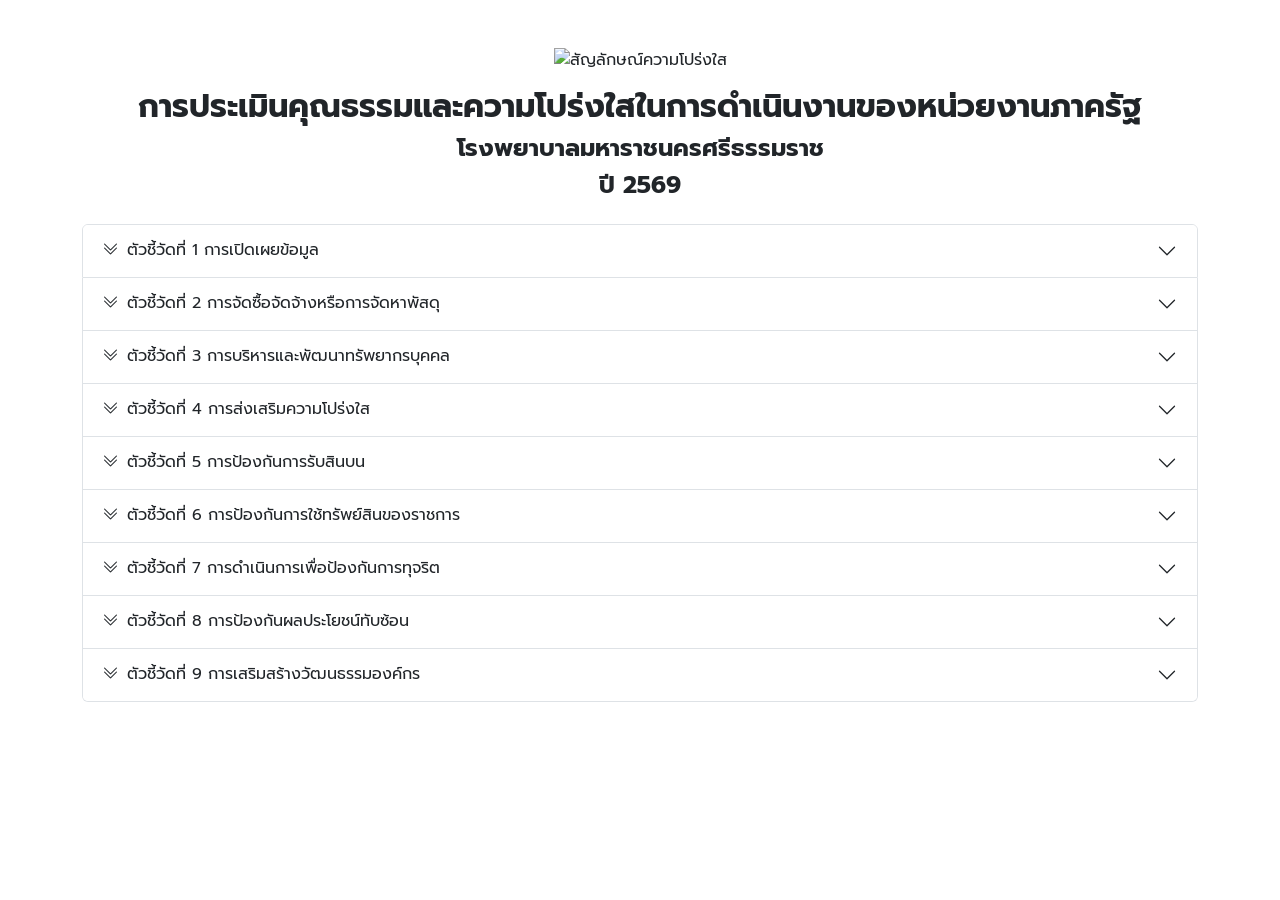
==== index.html @ 7ab8e73d "Update index.html" ====
<!DOCTYPE html>
<html lang="th">
<head>
  <meta charset="UTF-8">
  <meta name="viewport" content="width=device-width, initial-scale=1">
  <title>ITA MNST</title>
  <link href="https://cdn.jsdelivr.net/npm/bootstrap@5.3.2/dist/css/bootstrap.min.css" rel="stylesheet">
  <link href="https://cdn.jsdelivr.net/npm/bootstrap-icons/font/bootstrap-icons.css" rel="stylesheet">
  <link href="https://fonts.googleapis.com/css2?family=Prompt:wght@300;400;600;700&display=swap" rel="stylesheet">
  <style>
    body { font-family: "Prompt", sans-serif; }
    .hero-icon { width: 160px; height: auto; }
    .file-column { width: 70px; text-align: center; }
    .number-column { width: 70px; }
  </style>
</head>
<body>
  <main class="container py-5">
    <header class="text-center mb-4">
      <img class="hero-icon mb-3" src="https://cdn-icons-png.flaticon.com/512/4151/4151573.png" alt="สัญลักษณ์ความโปร่งใส">
      <h1 class="h2 fw-bold">การประเมินคุณธรรมและความโปร่งใสในการดำเนินงานของหน่วยงานภาครัฐ</h1>
      <p class="h4 fw-bold">โรงพยาบาลมหาราชนครศรีธรรมราช</p>
      <p class="h4 fw-bold">ปี 2569</p>
    </header>

    <div class="accordion" id="indicatorAccordion"></div>
  </main>

  <script>
    // แก้ข้อความและลิงก์ทั้งหมดได้จากตัวแปรนี้เพียงจุดเดียว
    // รูปแบบแต่ละแถว: [เลขข้อ, รายละเอียด, ลิงก์ไฟล์, แถบสีเขียว (ไม่ใส่ก็ได้)]
    const indicators = [
  {
    "id": "indicator-1",
    "title": "ตัวชี้วัดที่ 1 การเปิดเผยข้อมูล",
    "moits": [
      {
        "id": "MOIT1",
        "heading": "MOIT 1 หน่วยงานมีการวางระบบโดยการกำหนดมาตรการการเผยแพร่ข้อมูลต่อสาธารณะ ผ่านเว็บไซต์ของหน่วยงาน",
        "rows": [
          ["1.","คำสั่ง / ประกาศ ที่ระบุกรอบแนวทาง (ของปีงบประมาณ พ.ศ. 2569)",""],
          ["","1.1 มีบันทึกข้อความ ที่ผู้บริหารลงนามในคำสั่ง / ประกาศ และมีการขออนุญาตนำไปเผยแพร่บนเว็บไซต์ของหน่วยงาน","https://drive.google.com/file/d/1kh3gG-bB89zmkRPJHRTH3ZtwAXqhgpgD/view?usp=drive_link"],
          ["","1.2 มีคำสั่ง / ประกาศ โดยผู้บริหารสูงสุดของหน่วยงาน","https://drive.google.com/file/d/1AlJEuL95HiixlbQZNooJH8pocT8YTueB/view?usp=drive_link"],
          ["","1.3 มีกรอบแนวทางการเผยแพร่ข้อมูลต่อสาธารณะผ่านเว็บไซต์ของหน่วยงาน","https://drive.google.com/file/d/1BXVr0eHFbrb778gZdemNgPdRvvGogILP/view?usp=drive_link"],
          ["","1.4 มีแบบฟอร์มการเผยแพร่ข้อมูลต่อสาธารณะผ่านเว็บไซต์ของหน่วยงาน","https://drive.google.com/file/d/1oy3ISpgDdDVlttw3Zc0Jt6ySmufkecR2/view?usp=drive_link"],
          ["2.","รายงานผลการกำกับติดตามการเผยแพร่ข้อมูลต่อสาธารณะผ่านเว็บไซต์ของหน่วยงานในปีที่ผ่านมา (ของปีงบประมาณ พ.ศ. 2568)",""],
          ["","2.1 มีบันทึกข้อความ ที่ผู้บริหารลงนามรับทราบรายงานฯ และมีการขออนุญาต นำไปเผยแพร่บนเว็บไซต์ของหน่วยงานในปีที่ผ่านมา","https://drive.google.com/file/d/1z_Z489b3DnpVcaHdlx9MNartfjG59Jhc/view?usp=drive_link"],
          ["","2.2 มีรายงานผลการกำกับติดตามการเผยแพร่ข้อมูลต่อสาธารณะผ่านเว็บไซต์ ของหน่วยงานในปีที่ผ่านมา","https://drive.google.com/file/d/1TyoOkPqddGNidi37AJUXVWGhRo-Uodkz/view?usp=drive_link"],
          ["","2.3 มีแบบฟอร์มการเผยแพร่ข้อมูลต่อสาธารณะผ่านเว็บไซต์ของหน่วยงานในปีที่ผ่านมา","https://drive.google.com/file/d/18oXH8P0sEVqI9vMoec-4fGb4oVpVfhEj/view?usp=drive_link"]
        ]
      },
      {
        "id": "MOIT2",
        "heading": "MOIT 2 หน่วยงานมีการเปิดเผยข้อมูลข่าวสารที่เป็นปัจจุบัน",
        "rows": [
          ["1","ข้อมูลพื้นฐานที่เป็นปัจจุบัน ประกอบด้วย",""],
          ["","1.1 ข้อมูลผู้บริหาร แสดงรายนามของผู้บริหารของหน่วยงาน ประกอบด้วย (1) รูปถ่าย (2) ชื่อ-นามสกุล (3) ตำแหน่ง และ (4) หมายเลขโทรศัพท์ (ต้องมีครบทั้ง 4 รายการ)","https://mnst.go.th/executive"],
          ["","1.2 นโยบายของผู้บริหาร","https://mnst.go.th/VisionPage"],
          ["","1.3 โครงสร้างหน่วยงาน","https://mnst.go.th/executive"],
          ["","1.4 หน้าที่และอำนาจของหน่วยงานตามกฎหมายจัดตั้ง หรือกฎหมายอื่นที่เกี่ยวข้อง","https://drive.google.com/file/d/1hL2nnGMLIH1H5i0w_9uT_AmZAQnyi2L6/view?usp=sharing"],
          ["","1.5 กฎหมายที่เกี่ยวข้องกับการดำเนินงาน หรือการปฏิบัติงานของหน่วยงาน","https://drive.google.com/file/d/1O6XJ4GUtZqsI0dllG81yoKBH_gc11YR3/view?usp=sharing"],
          ["","1.6 ข่าวประชาสัมพันธ์ ที่แสดงข้อมูลข่าวสารที่เกี่ยวกับการดำเนินงานตามหน้าที่และอำนาจ และภารกิจของหน่วยงาน และเป็นข้อมูลข่าวสารที่เกิดขึ้นในปีงบประมาณ พ.ศ. 2569","https://mnst.go.th/newsall?category=%E0%B8%82%E0%B9%88%E0%B8%B2%E0%B8%A7%E0%B8%9B%E0%B8%A3%E0%B8%B0%E0%B8%8A%E0%B8%B2%E0%B8%AA%E0%B8%B1%E0%B8%A1%E0%B8%9E%E0%B8%B1%E0%B8%99%E0%B8%98%E0%B9%8C"],
          ["","1.7 ข้อมูลการติดต่อหน่วยงาน ประกอบด้วย (1) ที่อยู่หน่วยงาน (2) หมายเลขโทรศัพท์ ของหน่วยงาน (3) หมายเลขโทรสารของหน่วยงาน (4) ที่อยู่ไปรษณีย์อิเล็กทรอนิกส์ ของหน่วยงาน และ (5) แผนที่ที่ตั้งหน่วยงาน (ต้องมีครบทั้ง 5 รายการ)","https://mnst.go.th/contact"],
          ["","1.8 ช่องทางการรับฟังความคิดเห็นที่บุคคลภายนอกสามารถแสดงความคิดเห็นต่อการดำเนินงานตามหน้าที่และอำนาจและตามภารกิจของหน่วยงาน","https://mnst.go.th/contact"],
          ["2.","วิสัยทัศน์ พันธกิจ ค่านิยม MOPH","https://drive.google.com/file/d/1sLuTYwlQ4kS4OEE06_nmoV6DPYNQqXbo/view?usp=sharing"],
          ["3.","พระราชบัญญัติมาตรฐานทางจริยธรรม พ.ศ. 2562","https://drive.google.com/file/d/1tleZt_IjRMFt28hbiw_nzojpuPExb-ox/view?usp=sharing"],
          ["4.","ประมวลจริยธรรมข้าราชการพลเรือน พ.ศ. 2564","https://drive.google.com/file/d/1UfS32jBVH7bmSFhVYGmRbkpP3K5RLwHm/view?usp=sharing"],
          ["5.","ข้อกำหนดจริยธรรมเจ้าหน้าที่ของรัฐสำนักงานปลัดกระทรวงสาธารณสุข พ.ศ. 2564","https://drive.google.com/file/d/1BidgPFI6KMnHzPBMev-Cth8Bahykie6X/view?usp=sharing"],
          ["6.","ยุทธศาสตร์และแผนระดับชาติ จำนวน 3 ระดับ ประกอบด้วย",""],
          ["6.","ยุทธศาสตร์และแผนระดับชาติ จำนวน 3 ระดับ ประกอบด้วย",""],
          ["","6.1 แผนระดับที่ 1 ได้แก่ ยุทธศาสตร์ชาติ พ.ศ. 2561-2580","https://drive.google.com/file/d/17oexSUtL9M-sBOWNJF8tHOn2eZnTlwNZ/view?usp=drive_link"],
          ["","6.2 แผนระดับที่ 2 ได้แก่",""],
          ["","6.2.1 แผนแม่บทภายใต้ยุทธศาสตร์ชาติ (พ.ศ. 2566-2580) (ฉบับแก้ไขเพิ่มเติม)","https://drive.google.com/file/d/1oqRj7P9Hg0-pKs9Yx0mG2CSBbtbicsvm/view?usp=drive_link"],
          ["","6.2.2 แผนพัฒนาเศรษฐกิจและสังคมแห่งชาติ ฉบับที่ 13 (พ.ศ. 2566-2570)","https://drive.google.com/file/d/1iN2mmQMSw8l5i_1BMOq8R4Q4wYt9m5iU/view?usp=drive_link"],
          ["","6.2.3 นโยบายและแผนระดับชาติว่าด้วยความมั่นคงแห่งชาติ (พ.ศ. 2566-2570)","https://drive.google.com/file/d/1SyR4WKh8CtkeFWnJeFnAAZD0ESFB8Gdy/view?usp=drive_link"],
          ["","6.3 แผนระดับที่ 3 ที่เกี่ยวข้องกับการต่อต้านการทุจริตและประพฤติมิชอบ และการส่งเสริมคุณธรรม จริยธรรม ได้แก่",""],
          ["","6.3.1 แผนปฏิบัติการด้านการต่อต้านการทุจริตและประพฤติมิชอบ ระยะที่ 2 (พ.ศ. 2566-2570)","https://drive.google.com/file/d/1_Oziua5cqUVOqoRffhC0mS02Q8bybR1L/view?usp=drive_link"],
          ["","6.3.2 แผนปฏิบัติการด้านการส่งเสริมคุณธรรมแห่งชาติ ระยะที่ 2 (พ.ศ. 2566-2570)","https://drive.google.com/file/d/13AYyyTRznsxTySlYHu-7GgXOqtSOlanV/view?usp=drive_link"],
          ["","6.3.3 ยุทธศาสตร์ด้านมาตรฐานทางจริยธรรมและการส่งเสริมจริยธรรมภาครัฐ (พ.ศ. 2565-2570)","https://drive.google.com/file/d/1Doj8EUMCn5TlHV_iWz38aXjZukOaVtzJ/view?usp=drive_link"],
          ["7.","แผนปฏิบัติการด้านการป้องกันปราบปรามการทุจริตและประพฤติมิชอบ และการส่งเสริมคุณธรรม จริยธรรม ของกระทรวงสาธารณสุข ประกอบด้วย",""],
          ["","7.1 แผนปฏิบัติราชการด้านการป้องกัน ปราบปรามการทุจริตและประพฤติมิชอบ กระทรวงสาธารณสุข ระยะที่ 2 (พ.ศ. 2566-2570)","https://drive.google.com/file/d/10W9Ys-2mjdVO2LnEZQYQ1gQk5ixDBbPD/view?usp=drive_link"],
          ["","7.2 แผนปฏิบัติราชการด้านการส่งเสริมคุณธรรม จริยธรรม กระทรวงสาธารณสุข ระยะที่ 2 (พ.ศ. 2566-2570)","https://drive.google.com/file/d/1ICOyIp7ILpK-oQzp3WEW7AAblr378C32/view?usp=drive_link"],
          ["8","นโยบายและยุทธศาสตร์ของหน่วยงาน","https://drive.google.com/file/d/1PvkEXnFdLn2-CoMeY5Sr9DnTVamRePj9/view?usp=drive_link"],
          ["9","แผนปฏิบัติการของหน่วยงาน (แผนปฏิบัติการประจำปีของหน่วยงานทุกแผน)","https://drive.google.com/file/d/1fZI2PrdPBJutBh31cK4lTCs3u57zJ3FY/view?usp=sharing"],
          ["10","รายงานผลการดำเนินงานตามแผนปฏิบัติการประจำปีของหน่วยงาน (เป็นไปตามข้อ 9.)","#"],
          ["11","แผนการใช้จ่ายงบประมาณประจำปีของหน่วยงาน และผลการใช้จ่ายงบประมาณประจำปีของหน่วยงาน ตามแผนการใช้จ่ายงบประมาณประจำปีของหน่วยงาน","https://drive.google.com/file/d/1l5W0NF-ktPNRTpuWhsWaWeazQ9S-_ycC/view?usp=drive_link"],
          ["12","คู่มือการปฏิบัติงานการร้องเรียนการปฏิบัติงานหรือให้บริการของเจ้าหน้าที่","https://drive.google.com/file/d/1h39oJYwH3E5crep58FQucvDf0mENDAZA/view?usp=sharing"],
          ["13","คู่มือการปฏิบัติงานการร้องเรียนการทุจริตและประพฤติมิชอบ","https://drive.google.com/file/d/1ugEy3mlegyhdN_WWGdBPQoDAdhCSaH9z/view?usp=sharing"],
          ["14","คู่มือการปฏิบัติงานตามภารกิจหลักและภารกิจสนับสนุนของหน่วยงาน","https://drive.google.com/file/d/1XaadIz8GT60BIKf1VFkVWOwCq_HK2PrH/view?usp=sharing"],
          ["15","คู่มือขั้นตอนการให้บริการ (ภารกิจให้บริการประชาชนตามพระราชบัญญัติ การอำนวยความสะดวกในการพิจารณาอนุญาตของทางราชการ พ.ศ. 2558)(เฉพาะสำนักงานสาธารณสุขจังหวัด และสำนักงานสาธารณสุขอำเภอ)","#"],
          ["16","รายงานผลการดำเนินการเกี่ยวกับเรื่องร้องเรียนการปฏิบัติงานหรือการให้บริการ ในปีที่ผ่านมา (ของปีงบประมาณ พ.ศ. 2568) รอบ 12 เดือน ประจำปีงบประมาณ พ.ศ. 2568","https://drive.google.com/file/d/1ARAzFs1iuxjbYZZqf8kaJUjxXNfyK71D/view?usp=sharing"],
          ["17","รายงานผลการดำเนินการเกี่ยวกับเรื่องร้องเรียนการทุจริตและประพฤติมิชอบ ในปีที่ผ่านมา (ของปีงบประมาณ พ.ศ. 2568) รอบ 12 เดือน ประจำปีงบประมาณ พ.ศ. 2568","https://drive.google.com/file/d/1cSErc4UiXWSoE6RYS-quXou-SGIeE8V0/view?usp=sharing"],
          ["18","ข้อมูลการจัดซื้อจัดจ้าง ประกอบด้วย 18.1 การวิเคราะห์ผลการจัดซื้อจัดจ้างและการจัดหาพัสดุของปีงบประมาณ พ.ศ. 2568 18.2 แผนการจัดซื้อจัดจ้างและการจัดหาพัสดุ ประจำปีงบประมาณ พ.ศ. 2569 18.3 ผลการดำเนินการตามแผนการจัดซื้อจัดจ้างและการจัดหาพัสดุ ประจำปีงบประมาณ พ.ศ. 2569 ตามรอบระยะเวลาที่กำหนดในกรอบแนวทางของหน่วยงาน 18.4 ประกาศสำนักงานปลัดกระทรวงสาธารณสุขว่าด้วยแนวทางปฏิบัติงานเพื่อตรวจสอบบุคลากรในหน่วยงานด้านการจัดซื้อจัดจ้าง พ.ศ. 2560 และแบบแสดงความบริสุทธิ์ใจในการจัดซื้อจัดจ้างของหน่วยงานในการเปิดเผยข้อมูล ความขัดแย้งทางผลประโยชน์ของหัวหน้าเจ้าหน้าที่","https://drive.google.com/file/d/1gKHQLAn3aTVkcS58BNejfXjMeb55PtVk/view?usp=sharing"]
        ]
      }
    ]
  },
  {
    "id": "indicator-2",
    "title": "ตัวชี้วัดที่ 2 การจัดซื้อจัดจ้างหรือการจัดหาพัสดุ",
    "moits": [
      {
        "id": "MOIT3",
        "heading": "MOIT 3 หน่วยงานมีรายงานการวิเคราะห์ผลการจัดซื้อจัดจ้างและการจัดหาพัสดุประจำปีงบประมาณ พ.ศ. 2568",
        "rows": [
          ["1","มีบันทึกข้อความ ที่ผู้บริหารลงนามรับทราบรายงานการวิเคราะห์ผลการจัดซื้อจัดจ้างและการจัดหาพัสดุ ประจำปีงบประมาณ พ.ศ. 2568 และมีการขออนุญาตนำไปเผยแพร่บนเว็บไซต์ของหน่วยงาน","https://drive.google.com/file/d/1JZHXASW2oHsCTsvSEf9mlcvSaDGSrLke/view?usp=sharing"],
          ["2","มีรายงานการวิเคราะห์ผลการจัดซื้อจัดจ้างและการจัดหาพัสดุ ประจำปีงบประมาณ พ.ศ. 2568 ที่มีลักษณะเป็นรูปเล่มรายงาน โดยต้องนำเสนอข้อมูลการวิเคราะห์ อย่างเป็นระบบ ตามข้อมูลประกอบข้อคำถามข้อ 2. ครบทั้ง 4 องค์ประกอบ คือ 2.1 การวิเคราะห์ความเสี่ยง 2.2 การวิเคราะห์ปัญหาอุปสรรค / ข้อจำกัด 2.3 การวิเคราะห์ความสามารถในการประหยัดงบประมาณ 2.4 แนวทางแก้ไขและปรับปรุงกระบวนการจัดซื้อจัดจ้างและการจัดหาพัสดุ อันจะนำไปสู่การปรับปรุงการจัดซื้อจัดจ้างและการจัดหาพัสดุ ในปีงบประมาณ พ.ศ. 2569","https://drive.google.com/file/d/1gKHQLAn3aTVkcS58BNejfXjMeb55PtVk/view?usp=sharing"],
          ["3","มีแบบฟอร์มการเผยแพร่ข้อมูลต่อสาธารณะผ่านเว็บไซต์ของหน่วยงาน","https://drive.google.com/file/d/1PoCLLp81L4dIwzeIU7JpeOuOuzRExguS/view?usp=sharing"]
        ]
      },
      {
        "id": "MOIT4",
        "heading": "MOIT 4 หน่วยงานมีการวางระบบการจัดซื้อจัดจ้างหรือการจัดหาพัสดุ ประจำปีงบประมาณ พ.ศ. 2569",
        "rows": [
          ["1","ประกาศเผยแพร่แผนการจัดซื้อจัดจ้างและการจัดหาพัสดุ ประจำปีของหน่วยงาน ภายใน 30 วันทำการ ระบุวันที่ที่ได้รับการจัดสรรงบประมาณในช่องคำอธิบายชี้แจงประกอบหลักฐาน วันที่ที่ได้ ทำการประกาศเผยแพร่ให้ชัดเจน",""],
          ["","1.1 มีบันทึกข้อความ ที่ผู้บริหารลงนามรับทราบแผนการจัดซื้อจัดจ้างประจำปีของหน่วยงานและมีการขออนุญาตนำไปเผยแพร่บนเว็บไซต์ของหน่วยงาน","https://drive.google.com/file/d/1RPYc26C1upRo6tOsaT3ikT0zy68vSkHm/view?usp=sharing"],
          ["","1.2 มีหนังสือจัดสรรงบประมาณของหน่วยงาน ประจำปีงบประมาณ พ.ศ. 2569","https://drive.google.com/file/d/1vbK7vmeWBOpMrh3Ok4mpjAxNB_fHwlFs/view?usp=sharing"],
          ["","1.3 มีแผนการจัดซื้อจัดจ้างและการจัดหาพัสดุของหน่วยงาน ประจำปีงบประมาณ พ.ศ. 2569 (งบดำเนินงานและงบลงทุน)","https://drive.google.com/file/d/1GrjAMKRxsinxwtuTzT0MajV1lSp9jt4u/view?usp=sharing"],
          ["","1.4 มีคำสั่งมอบหมายการปิดประกาศ หรือปลดประกาศ","https://drive.google.com/file/d/1J5IGApRhfXowneazzdsPBykg7xpvhFVE/view?usp=sharing"],
          ["","1.5 มีแบบฟอร์มการเผยแพร่ข้อมูลต่อสาธารณะผ่านเว็บไซต์ของหน่วยงาน","https://drive.google.com/file/d/13eF0OJmDdvg8F0F8uCDGJ4luBZZQ8JmR/view?usp=sharing"],
          ["2","การป้องกันผู้ที่มีหน้าที่ดำเนินการในการจัดซื้อจัดจ้างเป็นผู้มีส่วนได้ส่วนเสียกับผู้ยื่นข้อเสนอหรือคู่สัญญา",""],
          ["","2.1 มีบันทึกข้อความ แจ้งเวียนประกาศสำนักงานปลัดกระทรวงสาธารณสุข ว่าด้วยแนวทางปฏิบัติงานเพื่อตรวจสอบบุคลากรในหน่วยงานด้านการจัดซื้อจัดจ้าง พ.ศ. 2560 และมีการขออนุญาตนำไปเผยแพร่บนเว็บไซต์ของหน่วยงาน","https://drive.google.com/file/d/1X3S6-5IGdBFbSnA0te0ASqQ2VWBizPdB/view?usp=sharing"],
          ["","2.2 มีประกาศสำนักงานปลัดกระทรวงสาธารณสุขว่าด้วยแนวทางปฏิบัติงานเพื่อตรวจสอบบุคลากรในหน่วยงานด้านการจัดซื้อจัดจ้าง พ.ศ. 2560 ลงวันที่ 12 ตุลาคม พ.ศ. 2560 และแบบแสดงความบริสุทธิ์ใจในการจัดซื้อจัดจ้างของหน่วยงานในการเปิดเผยข้อมูล ความขัดแย้งทางผลประโยชน์ของหัวหน้าเจ้าหน้าที่ เจ้าหน้าที่ และผู้ตรวจรับพัสดุจำนวน 2 แบบ คือ วงเงินเล็กน้อยไม่เกิน 100,000 บาท และวงเงินเกิน 100,000 บาท","https://drive.google.com/file/d/1oXGHGXVCodBrbrQt4fOO1df5lG3tHOUq/view?usp=sharing"],
          ["","2.3 มีแบบฟอร์มการเผยแพร่ข้อมูลต่อสาธารณะผ่านเว็บไซต์ของหน่วยงาน","https://drive.google.com/file/d/1Pkoerm-8UHCAwcbICxb5gjIRPhLLN-lZ/view?usp=sharing"],
          ["3","รายงานผลของแผนการจัดซื้อจัดจ้างและการจัดหาพัสดุประจำปีของหน่วยงาน ตามรอบระยะเวลา ที่กำหนด",""],
          ["","3.1 มีบันทึกข้อความ ที่ผู้บริหารรับทราบรายงานผลของแผนการจัดซื้อจัดจ้างประจำปี ของหน่วยงาน และมีการขออนุญาตนำไปเผยแพร่บนเว็บไซต์ของหน่วยงาน","https://drive.google.com/file/d/17k8dJMUA6lLfPj9vDQ40yQ33drSYNMHS/view?usp=sharing"],
          ["","3.2 มีรายงานผลการดำเนินการตามแผนการจัดซื้อจัดจ้างและการจัดหาพัสดุประจำปีงบประมาณ พ.ศ. 2569 ตามข้อกำหนด","https://drive.google.com/file/d/15h-0DYwPIiHCwp-dEn3nOWJe2N2b7jW-/view?usp=sharing"],
          ["","3.3 มีแบบฟอร์มการเผยแพร่ข้อมูลต่อสาธารณะผ่านเว็บไซต์ของหน่วยงาน","https://drive.google.com/file/d/1wyFvRp-FEZTSkYgrRQeFcag9Bxx-ldsm/view?usp=sharing"]
        ]
      },
      {
        "id": "MOIT5",
        "heading": "MOIT 5 หน่วยงานมีการสรุปผลการจัดซื้อจัดจ้างและการจัดหาพัสดุรายเดือน ประจำปีงบประมาณ พ.ศ. 2569",
        "rows": [
          ["","รอบ 6 เดือน","",true],
          ["1","มีบันทึกข้อความ ที่ผู้บริหารลงนามรับทราบรายงานการวิเคราะห์ผลการจัดซื้อจัดจ้างและการจัดหาพัสดุ ประจำปีงบประมาณ พ.ศ. 2568 และมีการขออนุญาตนำไปเผยแพร่บนเว็บไซต์ของหน่วยงาน","https://drive.google.com/file/d/1ayPjeQuZ3cK3yfaZgjLekD8JH47vSyTZ/view?usp=sharing"],
          ["2","มีแบบสรุปผลการดำเนินการจัดซื้อจัดจ้างในรอบเดือน (แบบ สขร. 1) รอบ 6 เดือน","https://drive.google.com/file/d/1s66bjH72jS_dpWnzrg6sLv4IdBtzoeDx/view?usp=sharing"],
          ["","- แบบ สขร. 1 เดือนตุลาคม",""],
          ["","- แบบ สขร. 1 เดือนพฤศจิกายน",""],
          ["","- แบบ สขร. 1 เดือนธันวาคม",""],
          ["","- แบบ สขร. 1 เดือนมกราคม",""],
          ["","- แบบ สขร. 1 เดือนกุมภาพันธ์",""],
          ["","- แบบ สขร. 1 เดือนมีนาคม",""],
          ["3","มีแบบฟอร์มการเผยแพร่ข้อมูลต่อสาธารณะผ่านเว็บไซต์ของหน่วยงาน","https://drive.google.com/file/d/1IrUMTvS_DmPSIRbe0UX-jrHH-cNxu6qS/view?usp=sharing"],
          ["","รอบ 12 เดือน","",true],
          ["1","มีบันทึกข้อความ ที่ผู้บริหารลงนามรับทราบรายงานการวิเคราะห์ผลการจัดซื้อจัดจ้างและการจัดหาพัสดุ ประจำปีงบประมาณ พ.ศ. 2568 และมีการขออนุญาตนำไปเผยแพร่บนเว็บไซต์ของหน่วยงาน","#"],
          ["2","มีแบบสรุปผลการดำเนินการจัดซื้อจัดจ้างในรอบเดือน (แบบ สขร. 1) รอบ 12 เดือน",""],
          ["","- แบบ สขร. 1 เดือนเมษายน","#"],
          ["","- แบบ สขร. 1 เดือนพฤษภาคม","#"],
          ["","- แบบ สขร. 1 เดือนมิถุนายน","#"],
          ["","- แบบ สขร. 1 เดือนกรกฎาคม","#"],
          ["","- แบบ สขร. 1 เดือนสิงหาคม","#"],
          ["3","มีแบบฟอร์มการเผยแพร่ข้อมูลต่อสาธารณะผ่านเว็บไซต์ของหน่วยงาน","#"]
        ]
      }
    ]
  },
  {
    "id": "indicator-3",
    "title": "ตัวชี้วัดที่ 3 การบริหารและพัฒนาทรัพยากรบุคคล",
    "moits": [
      {
        "id": "MOIT6",
        "heading": "MOIT 6 ผู้บริหารแสดงนโยบายการบริหารและพัฒนาทรัพยากรบุคคล",
        "rows": [
          ["1","นโยบายการบริหารทรัพยากรบุคคล",""],
          ["","1.1 มีบันทึกข้อความ ที่ผู้บริหารลงนามนโยบายการบริหารทรัพยากรบุคคล ของผู้บริหารสูงสุดของหน่วยงาน ที่ใช้บังคับในปีงบประมาณ พ.ศ. 2569 และมีการขออนุญาตนำไปเผยแพร่บนเว็บไซต์ของหน่วยงาน","https://drive.google.com/file/d/1z_QZShpUjITNCzEljSODk1YRiFIO9bT2/view?usp=sharing\""],
          ["","1.2 มีนโยบายการบริหารทรัพยากรบุคคลของผู้บริหารสูงสุดของหน่วยงาน (แนบตามข้อ 1.1) โดยเนื้อหาต้องแสดงถึงความมุ่งมั่นในการบริหารทรัพยากรบุคคล ที่ก่อให้เกิดการบริหารทรัพยากรบุคคลที่มีความโปร่งใสและมีคุณธรรมตามหลักการสำคัญ 5 ประการ ข้างต้น และร่วมขับเคลื่อนจริยธรรมตามพระราชบัญญัติมาตรฐาน ทางจริยธรรม พ.ศ. 2562 ประมวลจริยธรรมข้าราชการพลเรือน และข้อกำหนดจริยธรรมเจ้าหน้าที่ของรัฐสำนักงานปลัดกระทรวงสาธารณสุข พ.ศ. 2564","https://drive.google.com/file/d/1Fko3CJ4n6SI-zhU2v2x1rp7jtOKHrM1g/view?usp=sharing"],
          ["","1.3 มีแบบฟอร์มการเผยแพร่ข้อมูลต่อสาธารณะผ่านเว็บไซต์ของหน่วยงาน","https://drive.google.com/file/d/16TP1oSdocAhoYpzUI-nfJMYEIILB_BMo/view?usp=sharing"],
          ["2","แผนการบริหารทรัพยากรบุคคลของหน่วยงาน",""],
          ["","2.1 บันทึกข้อความ ที่ผู้บริหารลงนามในแผนการบริหารทรัพยากรบุคคล ของหน่วยงาน ประจำปีงบประมาณ พ.ศ. 2569 และมีการขออนุญาตนำไปเผยแพร่ บนเว็บไซต์ของหน่วยงาน","https://drive.google.com/file/d/1v0tnA9mYI6MFXlRu05CKFk2uktnfjOUs/view?usp=sharing"],
          ["","2.2 มีแผนการบริหารทรัพยากรบุคคลของหน่วยงาน ประจำปีงบประมาณ พ.ศ. 2569 (แนบตามข้อ 2.1)","https://drive.google.com/file/d/1RUUXUssFqWP4iynfulM5cp-17kdwbkEo/view?usp=sharing"],
          ["","2.3 มีแบบฟอร์มการเผยแพร่ข้อมูลต่อสาธารณะผ่านเว็บไซต์ของหน่วยงาน","https://drive.google.com/file/d/1iKD4LO7AP-f9HDMxt519RaNrcI5ZouSl/view?usp=sharing"]
        ]
      },
      {
        "id": "MOIT7",
        "heading": "MOIT 7 หน่วยงานมีการรายงานการประเมินผลการปฏิบัติราชการของบุคลากรในหน่วยงานและเปิดเผยผลการปฏิบัติราชการ ระดับดีเด่น และระดับดีมาก ในที่เปิดเผยให้ทราบของปีงบประมาณ พ.ศ. 2568 และปีงบประมาณ พ.ศ. 2569",
        "rows": [
          ["","รอบ 6 เดือน","",true],
          ["1","มีบันทึกข้อความ ที่ผู้บริหารลงนามในประกาศผลการปฏิบัติราชการประจำปี ของบุคลากรในหน่วยงาน ระดับดีเด่น และดีมาก (ข้าราชการ ลูกจ้างประจำ พนักงานราชการ ลูกจ้างชั่วคราว และพนักงานกระทรวงสาธารณสุข) มีการขออนุญาตนำขึ้นเผยแพร่บนเว็บไซต์ของหน่วยงาน","https://drive.google.com/file/d/1ASy0ggQqUby7XA6EOn63A8qajNB7cjiC/view?usp=sharing"],
          ["2","มีประกาศรายงานการประเมินผลการปฏิบัติราชการประจำปีของบุคลากรในหน่วยงาน ระดับดีเด่น และดีมาก (ข้าราชการ ลูกจ้างประจำ พนักงานราชการ ลูกจ้างชั่วคราว และพนักงานกระทรวงสาธารณสุข)","https://drive.google.com/file/d/1AGJdA0OnH4Um6PRqHTSV6_gigxpMOQZw/view?usp=sharing"],
          ["3","มีหลักฐานประกาศรายงานการประเมินผลการปฏิบัติราชการประจำปีของบุคลากร ในหน่วยงานระดับดีเด่น และดีมาก (ข้าราชการ ลูกจ้างประจำ พนักงานราชการ ลูกจ้างชั่วคราว และพนักงานกระทรวงสาธารณสุข) - รอบสอง ของปีงบประมาณ พ.ศ. 2568 (1 เมษายน 2568-30 กันยายน 2568)","https://drive.google.com/file/d/1sb8tRa1JL9KBG31TpC2fbkg1_DyI62Rj/view?usp=sharing"],
          ["4","แบบฟอร์มการเผยแพร่ข้อมูลต่อสาธารณะผ่านเว็บไซต์ของหน่วยงาน","https://drive.google.com/file/d/1oleoUdZ1d8y4fYWLEF-_3NETDt7nLXyv/view?usp=sharing"],
          ["","รอบ 12 เดือน","",true],
          ["1","มีบันทึกข้อความ ที่ผู้บริหารลงนามในประกาศผลการปฏิบัติราชการประจำปี ของบุคลากรในหน่วยงาน ระดับดีเด่น และดีมาก (ข้าราชการ ลูกจ้างประจำ พนักงานราชการ ลูกจ้างชั่วคราว และพนักงานกระทรวงสาธารณสุข) มีการขออนุญาตนำขึ้นเผยแพร่บนเว็บไซต์ของหน่วยงาน","#"],
          ["2","มีประกาศรายงานการประเมินผลการปฏิบัติราชการประจำปีของบุคลากรในหน่วยงาน ระดับดีเด่น และดีมาก (ข้าราชการ ลูกจ้างประจำ พนักงานราชการ ลูกจ้างชั่วคราว และพนักงานกระทรวงสาธารณสุข)","#"],
          ["3","มีหลักฐานประกาศรายงานการประเมินผลการปฏิบัติราชการประจำปีของบุคลากร ในหน่วยงานระดับดีเด่น และดีมาก (ข้าราชการ ลูกจ้างประจำ พนักงานราชการ ลูกจ้างชั่วคราว และพนักงานกระทรวงสาธารณสุข) - รอบแรก ของปีงบประมาณ พ.ศ. 2569 (1 ตุลาคม 2568-31 มีนาคม 2569)","#"],
          ["4","แบบฟอร์มการเผยแพร่ข้อมูลต่อสาธารณะผ่านเว็บไซต์ของหน่วยงาน","#"]
        ]
      },
      {
        "id": "MOIT8",
        "heading": "MOIT 8 หน่วยงานมีการอบรมให้ความรู้แก่เจ้าหน้าที่ภายในหน่วยงานเกี่ยวกับการเสริมสร้างและพัฒนาทางด้านจริยธรรมและการรักษาวินัย รวมทั้งการป้องกันมิให้กระทำผิดวินัย ปีงบประมาณ พ.ศ. 2569",
        "rows": [
          ["1","มีหลักฐานการอบรมให้ความรู้แก่เจ้าหน้าที่ภายในหน่วยงานเกี่ยวกับการเสริมสร้าง และพัฒนาทางด้านจริยธรรมและการมีวินัยรวมทั้งการป้องกันมิให้กระทำผิดวินัย ในรูปแบบการอบรม ณ สถานที่จัดการอบรม (On-site) หรือรูปแบบการอบรม ผ่านสื่ออิเล็กทรอนิกส์ (Online) แล้วแต่กรณี และมีการขออนุญาตนำไปเผยแพร่ บนเว็บไซต์ของหน่วยงาน ประกอบด้วย 1.1 บันทึกข้อความขออนุมัติจัดโครงการอบรม 1.2 โครงการอบรม","#"],
          ["2","มีบันทึกข้อความ ที่ผู้บริหารรับทราบรายงานผลการอบรมให้ความรู้แก่เจ้าหน้าที่ ภายในหน่วยงานเกี่ยวกับการเสริมสร้างและพัฒนาทางด้านจริยธรรมและการมีวินัยรวมทั้งการป้องกันมิให้กระทำผิดวินัย และมีการขออนุญาตนำไปเผยแพร่บนเว็บไซต์ ของหน่วยงาน","#"],
          ["3","มีรายงานผลการอบรมให้ความรู้แก่เจ้าหน้าที่ภายในหน่วยงานเกี่ยวกับการเสริมสร้าง และพัฒนาทางด้านจริยธรรมและการมีวินัย รวมทั้งการป้องกันมิให้กระทำผิดวินัย","#"],
          ["4","มีภาพกิจกรรมที่ระบุวัน เวลา และสถานที่จัดกิจกรรม ในรูปแบบการอบรม ณ สถานที่จัดการอบรม (On-site) หรือรูปแบบการอบรมผ่านสื่ออิเล็กทรอนิกส์ (Online) แล้วแต่กรณี","https://drive.google.com/file/d/1m4aZ5_JTj8OnxgjsgzttnuGzm1catLDu/view?usp=sharing"],
          ["5","มีแบบฟอร์มการเผยแพร่ข้อมูลต่อสาธารณะผ่านเว็บไซต์ของหน่วยงาน","https://drive.google.com/file/d/1lI80CliGAprqy_L1Ly2XIc1NSqiDp75A/view?usp=sharing"]
        ]
      }
    ]
  },
  {
    "id": "indicator-4",
    "title": "ตัวชี้วัดที่ 4 การส่งเสริมความโปร่งใส",
    "moits": [
      {
        "id": "MOIT9",
        "heading": "MOIT 9",
        "rows": [
          ["1","มีคู่มือปฏิบัติการ จำนวน 2 คู่ คือ 1.1 คู่มือปฏิบัติการการดำเนินงานเรื่องร้องเรียนการปฏิบัติงานหรือการให้บริการของเจ้าหน้าที่ภายในหน่วยงาน ที่มีแบบฟอร์มการเผยแพร่ข้อมูลต่อสาธารณะผ่านเว็บไซต์ ของหน่วยงาน 1.2 คู่มือปฏิบัติการการรับเรื่องร้องเรียนการทุจริตและประพฤติมิชอบ ที่มีแบบฟอร์มการเผยแพร่ข้อมูลต่อสาธารณะผ่านเว็บไซต์ของหน่วยงาน","https://drive.google.com/file/d/1KMQdaScWA_BlUs9ds5zY3HM5Qa5Ycwmk/view?usp=drive_link"],
          ["2","มีหลักฐานที่แสดงถึงช่องทางการร้องเรียน ตามข้อ 1. และข้อ 2. อาทิ ผ่านระบบหมายเลขโทรศัพท์ ผ่านระบบอินเตอร์เน็ต ผ่านระบบไปรษณีย์ ผ่าน Application หรือช่องทางอื่น ๆ ที่หน่วยงานกำหนดตามความเหมาะสม","https://drive.google.com/file/d/1WsEAg59D3AmY18lvnAiaswMQTO6t76Ct/view?usp=drive_link"],
          ["3","มีแบบฟอร์มการเผยแพร่ข้อมูลต่อสาธารณะผ่านเว็บไซต์ของหน่วยงาน","https://drive.google.com/file/d/1kVf4I-d9p5apX9YWVSv_PWJ6DDydIyFZ/view?usp=drive_link"]
        ]
      },
      {
        "id": "MOIT10",
        "heading": "MOIT 10 หน่วยงานมีสรุปผลการดำเนินงานเรื่องร้องเรียนการปฏิบัติงานหรือการให้บริการของเจ้าหน้าที่ภายในหน่วยงาน และเรื่องร้องเรียนการทุจริตและประพฤติมิชอบ",
        "rows": [
          ["","รอบ 6 เดือน","",true],
          ["1","มีบันทึกข้อความ ที่ผู้บริหารลงนามรับทราบรายงานสรุปผลการดำเนินงานเรื่องร้องเรียน ตามข้อ (1) และข้อ (2) ที่มีการวิเคราะห์ปัญหา / อุปสรรคและแนวทางแก้ไข และมีการขออนุญาตนำไปเผยแพร่บนเว็บไซต์ของหน่วยงาน","https://drive.google.com/file/d/1ybbDJbEk--Rnc4UZeIQ2RszxYDLL2w15/view?usp=drive_link"],
          ["2","มีรายงานสรุปผลการดำเนินงานเรื่องร้องเรียนตามข้อ (1) และข้อ (2) รอบ 6 เดือน ที่มีการวิเคราะห์ปัญหา / อุปสรรคและแนวทางแก้ไข (แนบตามข้อ 1.)",""],
          ["","2.1 สรุปผลการดำเนินงานเรื่องร้องเรียนการปฏิบัติงานหรือการให้บริการของเจ้าหน้าที่ภายในหน่วยงาน","https://drive.google.com/file/d/1ARAzFs1iuxjbYZZqf8kaJUjxXNfyK71D/view?usp=drive_link"],
          ["","2.2 สรุปผลการดำเนินงานเรื่องร้องเรียนการทุจริตและประพฤติมิชอบ","https://drive.google.com/file/d/1cSErc4UiXWSoE6RYS-quXou-SGIeE8V0/view?usp=drive_link"],
          ["3","แบบฟอร์มการเผยแพร่ข้อมูลต่อสาธารณะผ่านเว็บไซต์ของหน่วยงาน","https://drive.google.com/file/d/1-3QwI02fN5qgny9EyW1I1yT0RF7qbURZ/view?usp=drive_link"],
          ["","รอบ 12 เดือน","",true],
          ["1","มีบันทึกข้อความ ที่ผู้บริหารลงนามรับทราบรายงานสรุปผลการดำเนินงานเรื่องร้องเรียน ตามข้อ (1) และข้อ (2) ที่มีการวิเคราะห์ปัญหา / อุปสรรคและแนวทางแก้ไข และมีการขออนุญาตนำไปเผยแพร่บนเว็บไซต์ของหน่วยงาน","#"],
          ["2","มีรายงานสรุปผลการดำเนินงานเรื่องร้องเรียนตามข้อ (1) และข้อ (2) รอบ 6 เดือน ที่มีการวิเคราะห์ปัญหา / อุปสรรคและแนวทางแก้ไข (แนบตามข้อ 1.)",""],
          ["","2.1 สรุปผลการดำเนินงานเรื่องร้องเรียนการปฏิบัติงานหรือการให้บริการของเจ้าหน้าที่ภายในหน่วยงาน","#"],
          ["","2.2 สรุปผลการดำเนินงานเรื่องร้องเรียนการทุจริตและประพฤติมิชอบ","#"],
          ["3","แบบฟอร์มการเผยแพร่ข้อมูลต่อสาธารณะผ่านเว็บไซต์ของหน่วยงาน","#"]
        ]
      },
      {
        "id": "MOIT11",
        "heading": "MOIT 11 หน่วยงานของท่านเปิดโอกาสให้ผู้มีส่วนได้ส่วนเสียมีโอกาสเข้ามามีส่วนร่วมในการดำเนินงานตามภารกิจของหน่วยงาน",
        "rows": [
          ["1","มีหลักฐานการจัดโครงการ / กิจกรรม ที่เปิดโอกาสให้ผู้มีส่วนได้ส่วนเสีย มีโอกาสเข้ามามีส่วนร่วมในการดำเนินงานตามภารกิจของหน่วยงาน ที่ดำเนินการ ตั้งแต่วันที่ 1 ตุลาคม 2568 ถึงวันที่ 31 สิงหาคม 2569",""],
          ["","1.1 บันทึกข้อความ ที่ผู้บริหารลงนามอนุมัติในโครงการ และมีการขออนุญาต นำไปเผยแพร่บนเว็บไซต์ของหน่วยงาน","#"],
          ["","1.2 โครงการ / กิจกรรม","#"],
          ["2","มีรายงานประชุมโครงการ / กิจกรรม ที่แสดงชื่อผู้ใช้บริการ หรือผู้มีส่วนได้ส่วนเสีย มาร่วมวางแผนและมีการแลกเปลี่ยนความคิดเห็น ตามภารกิจที่เลือก ที่ผู้บริหารรับทราบ (มีการแสดงชื่อของผู้เข้าร่วมการประชุม / สัมมนา อย่างชัดเจน)","#"],
          ["3","มีรายงานประชุมโครงการ / กิจกรรม ที่แสดงชื่อผู้ใช้บริการ หรือผู้มีส่วนได้ส่วนเสีย มาร่วมดำเนินการ ตามภารกิจที่เลือก (มีการแสดงชื่อของผู้เข้าร่วมการประชุม / สัมมนา อย่างชัดเจน)","#"],
          ["4","มีรายงานสรุปผลการดำเนินโครงการ / กิจกรรม ตามภารกิจที่เลือกี","#"],
          ["5","มีภาพกิจกรรม ที่ระบุวัน เวลา สถานที่จัดกิจกรรมที่ชัดเจน","#"],
          ["6","มีบันทึกข้อความรายงาน ที่ผู้บริหารลงนามรับทราบ สั่งการ และมีการขออนุญาต นำขึ้นเผยแพร่บนเว็บไซต์ของหน่วยงาน (สำหรับข้อ 2. ข้อ 3. และข้อ 4.)","#"],
          ["7","มีแบบฟอร์มการเผยแพร่ข้อมูลต่อสาธารณะผ่านเว็บไซต์ของหน่วยงาน","#"]
        ]
      }
    ]
  },
  {
    "id": "indicator-5",
    "title": "ตัวชี้วัดที่ 5 การป้องกันการรับสินบน",
    "moits": [
      {
        "id": "MOIT12",
        "heading": "MOIT 12",
        "rows": [
          ["","รอบ 6 เดือน","",true],
          ["1","1. มีประกาศเจตนารมณ์เป็นหน่วยงานที่เจ้าหน้าที่ของรัฐทุกคนไม่รับของขวัญ และของกำนัลทุกชนิดจากการปฏิบัติหน้าที่ (No Gift Policy) ของปีงบประมาณ พ.ศ. 2569 ที่มีลักษณะเป็น Infographic No Gift Policy ในนามหัวหน้าหน่วยงาน อยู่หน้าเว็บไซต์หลักของหน่วยงาน","https://drive.google.com/file/d/1fW-R5AoEJKPXTgrqSckV4VVhvifHB8L9/view?usp=drive_link"],
          ["2","มีบันทึกข้อความ ที่ผู้บริหารลงนามในคำสั่ง หรือประกาศ หรือข้อสั่งการ และมีการขออนุญาตนำไปเผยแพร่บนเว็บไซต์ของหน่วยงาน","https://drive.google.com/file/d/1-aqfihgqzqg6lTRjy-3kYc95IB0oTgVO/view?usp=drive_link"],
          ["3","มีคำสั่ง หรือประกาศ หรือข้อสั่งการ มาตรการการป้องกันการรับสินบนทุกรูปแบบ และระบุการกำหนดกลไกการกำกับติดตาม ของปีงบประมาณ พ.ศ. 2569 ตามข้อมูลประกอบข้อคำถาม ประเด็นข้อ 1. ถึงข้อ 5. ตามที่หน่วยงานกำหนด","https://drive.google.com/file/d/15nFXonQ3FzG7QiIOI2NVXdkOa181NaCS/view?usp=drive_link"],
          ["4","มีหลักฐานหนังสือแจ้งเวียน","https://drive.google.com/file/d/1hf4-9nKyY-PtmJ_YDFHBYLN27cb-gmsA/view?usp=drive_link"],
          ["5","มีแบบฟอร์มการเผยแพร่ข้อมูลต่อสาธารณะผ่านเว็บไซต์ของหน่วยงาน","https://drive.google.com/file/d/1XWF_DniGLBBNcGncZtGigqXq2gW4otcN/view?usp=drive_link"],
          ["","รอบ 12 เดือน","",true],
          ["1","มีบันทึกข้อความ ที่ผู้บริหารรับทราบรายงานสรุปผลการกำกับติดตามมาตรการ การป้องกันการรับสินบนทุกรูปแบบ ตามข้อมูลประกอบข้อคำถามประเด็นข้อ 1. ถึงข้อ 5. ตามที่หน่วยงานกำหนด","#"],
          ["2","มีรายงานสรุปผลการกำกับติดตามมาตรการการป้องกันการรับสินบนทุกรูปแบบ ประเด็นข้อ 1. ถึงข้อ 5. (แนบตามข้อ 1.)","#"],
          ["3","มีแบบฟอร์มการเผยแพร่ข้อมูลต่อสาธารณะผ่านเว็บไซต์ของหน่วยงาน","#"]
        ]
      },
      {
        "id": "MOIT13",
        "heading": "MOIT 13",
        "rows": [
          ["1","มีการนำประกาศกระทรวงสาธารณสุข เรื่อง เกณฑ์จริยธรรมการจัดซื้อจัดหาและการส่งเสริมการขายยาและเวชภัณฑ์ที่มิใช่ยาของกระทรวงสาธารณสุข พ.ศ. 2564 เผยแพร่ บนเว็บไซต์ของหน่วยงาน","https://drive.google.com/file/d/1erpFjZL9HGtVPXl18O7aX1cC6EQmiCm8/view?usp=sharing"],
          ["2","มีการจัดทำแนวทางปฏิบัติของหน่วยงาน ในปีงบประมาณ พ.ศ. 2569 ตามประกาศกระทรวงสาธารณสุข เรื่อง เกณฑ์จริยธรรมการจัดซื้อจัดหาและการส่งเสริมการขายยา และเวชภัณฑ์ที่มิใช่ยาของกระทรวงสาธารณสุข พ.ศ. 2564 เผยแพร่บนเว็บไซต์ของหน่วยงาน","https://drive.google.com/file/d/1wStCYtncl4xmJn-n6Hl-EgFDNTxiWZ2E/view?usp=sharing"],
          ["3","มีแบบฟอร์มการเผยแพร่ข้อมูลต่อสาธารณะผ่านเว็บไซต์ของหน่วยงาน","https://drive.google.com/file/d/19lJmGrx7dP4Yp_mjprfHETC_0iOeXPoP/view?usp=sharing"]
        ]
      }
    ]
  },
  {
    "id": "indicator-6",
    "title": "ตัวชี้วัดที่ 6 การป้องกันการใช้ทรัพย์สินของราชการ",
    "moits": [
      {
        "id": "MOIT14",
        "heading": "MOIT 14",
        "rows": [
          ["1","มีบันทึกข้อความ ที่ผู้บริหารลงนามข้อสั่งการอย่างเป็นทางการ และมีการขออนุญาตนำไปเผยแพร่บนเว็บไซต์ของหน่วยงาน","https://drive.google.com/file/d/1Ylh4oeqC5AnhqiDQFM2yosjbmDHU2pmV/view?usp=drive_link"],
          ["2","มีแนวปฏิบัติเกี่ยวกับ 2.1 การยืมพัสดุประเภทใช้คงรูป ระหว่างหน่วยงานของรัฐ การยืมใช้ภายในสถานที่ ของหน่วยงานของรัฐเดียวกัน และมีผังกระบวนการยืมพัสดุประเภทใช้คงรูปของเจ้าหน้าที่รัฐของหน่วยงานและมีผังกระบวนการยืมพัสดุฯ 2.2 การยืมพัสดุประเภทใช้คงรูประหว่างหน่วยงานของรัฐ การยืมไปใช้นอกสถานที่ ของหน่วยงานของรัฐ และมีผังกระบวนการยืมพัสดุประเภทใช้คงรูปของเจ้าหน้าที่รัฐ ของหน่วยงานและมีผังกระบวนการยืมพัสดุฯ 2.3 มีแบบฟอร์มการยืมพัสดุประเภทใช้คงรูป 2.4 มีกลไกการกำกับติดตาม","https://drive.google.com/file/d/1QHQSX985SlNT_c78UY-Z1GF4eevLmJay/view?usp=drive_link"],
          ["3","มีแนวปฏิบัติเกี่ยวกับ 3.1 การยืมพัสดุประเภทใช้สิ้นเปลืองระหว่างหน่วยงานของรัฐ 3.2 มีผังกระบวนการยืมพัสดุประเภทใช้สิ้นเปลืองระหว่างหน่วยงานของรัฐ 3.3 มีแบบฟอร์มการยืมพัสดุประเภทใช้สิ้นเปลือง 3.4 มีกลไกการกำกับติดตาม","https://drive.google.com/file/d/1P4Z1aM4MLGFVf4--Op-xx6yxzo7SItSR/view?usp=drive_link"],
          ["4","หนังสือแจ้งเวียนแนวปฏิบัติตามข้อ 2. และข้อ 3. ข้อมูลในปีงบประมาณ พ.ศ. 2569","https://drive.google.com/file/d/1kN0ZoJCQXYXZV7aHBH8rIHrOIT04bCJW/view?usp=drive_link"],
          ["5","มีแบบฟอร์มการเผยแพร่ข้อมูลต่อสาธารณะผ่านเว็บไซต์ของหน่วยงาน","https://drive.google.com/file/d/1hkgQP2-EwtXmsc3SwE4Rlf8AewmdSP8U/view?usp=drive_link"]
        ]
      }
    ]
  },
  {
    "id": "indicator-7",
    "title": "ตัวชี้วัดที่ 7 การดำเนินการเพื่อป้องกันการทุจริต",
    "moits": [
      {
        "id": "MOIT15",
        "heading": "MOIT 15 หน่วยงานมีแผนปฏิบัติการป้องกัน ปราบปรามการทุจริตและประพฤติมิชอบ และแผนปฏิบัติการส่งเสริมคุณธรรมของชมรมจริยธรรม ประจำปีงบประมาณ พ.ศ. 2569",
        "rows": [
          ["1","แผนปฏิบัติการป้องกัน ปราบปรามการทุจริตและประพฤติมิชอบของหน่วยงาน ประจำปีงบประมาณ พ.ศ. 2569",""],
          ["","1.1 มีบันทึกข้อความ เสนอผู้บริหารสูงสุดของหน่วยงาน เพื่อขอความเห็นชอบ อนุมัติและลงนามในแผนปฏิบัติการป้องกัน ปราบปรามการทุจริตและประพฤติมิชอบ ของหน่วยงาน ประจำปีงบประมาณ พ.ศ. 2569 และมีการขออนุญาตนำไปเผยแพร่บนเว็บไซต์ของหน่วยงาน","#"],
          ["","1.2 แผนปฏิบัติการป้องกัน ปราบปรามการทุจริตและประพฤติมิชอบของหน่วยงาน ประจำปีงบประมาณ พ.ศ. 2569 ที่ผ่านความเห็นชอบและลงนามอนุมัติ โดยผู้บริหารสูงสุดของหน่วยงาน ภายในเดือนพฤศจิกายน 2568 เท่านั้น","#"],
          ["","1.3 มีแบบฟอร์มการเผยแพร่ข้อมูลต่อสาธารณะผ่านเว็บไซต์ของหน่วยงาน","#"],
          ["2","2.แผนปฏิบัติการส่งเสริมคุณธรรมของชมรมจริยธรรมของหน่วยงาน ประจำปีงบประมาณ พ.ศ. 2569",""],
          ["","2.1 คำสั่งแต่งตั้งคณะทำงานชมรมจริยธรรมฯ ประจำปีงบประมาณ พ.ศ. 2569","#"],
          ["","2.2 บันทึกข้อความเสนอผู้บริหารสูงสุดของหน่วยงาน เพื่อขอความเห็นชอบ อนุมัติและลงนามในแผนปฏิบัติการส่งเสริมคุณธรรมของชมรมจริยธรรมของหน่วยงาน ประจำปีงบประมาณ พ.ศ. 2569 และมีการขออนุญาตนำไปเผยแพร่บนเว็บไซต์ ของหน่วยงาน","#"],
          ["","2.3 แผนปฏิบัติการส่งเสริมคุณธรรมของชมรมจริยธรรมของหน่วยงาน ประจำปีงบประมาณ พ.ศ. 2569 (แบบฟอร์มฯ ตามคู่มือฯ)","#"],
          ["","2.4 แบบฟอร์มการเผยแพร่ข้อมูลต่อสาธารณะผ่านเว็บไซต์ของหน่วยงาน","#"]
        ]
      },
      {
        "id": "MOIT16",
        "heading": "MOIT 16 หน่วยงานมีรายงานผลการดำเนินงานตามแผนปฏิบัติการป้องกัน ปราบปรามการทุจริต และประพฤติมิชอบ ประจำปีงบประมาณ พ.ศ. 2569 และรายงานผลการดำเนินงาน ตามแผนปฏิบัติการส่งเสริมคุณธรรมของชมรมจริยธรรมของหน่วยงาน ประจำปีงบประมาณ พ.ศ. 2569",
        "rows": [
          ["","รอบ 6 เดือน","",true],
          ["1","รายงานผลการดำเนินงานตามแผนปฏิบัติการป้องกัน ปราบปรามการทุจริต และประพฤติมิชอบของหน่วยงาน ประจำปีงบประมาณพ.ศ. 2569 รอบ 6 เดือน",""],
          ["","1.1 มีบันทึกข้อความ ที่ผู้บริหารลงนามรับทราบรายงานผลการดำเนินงาน ตามแผนปฏิบัติการป้องกัน ปราบปรามการทุจริตและประพฤติมิชอบของหน่วยงาน ประจำปีงบประมาณ พ.ศ. 2569 รอบ 6 เดือน และมีการขออนุญาตนำไปเผยแพร่ บนเว็บไซต์ของหน่วยงาน","https://drive.google.com/file/d/1j0gN_eESB3GU2wdq_MvJm_1gU9o2vuqW/view?usp=sharing"],
          ["","1.2 รายงานผลการดำเนินงานตามแผนปฏิบัติการป้องกัน ปราบปรามการทุจริต และประพฤติมิชอบของหน่วยงาน ประจำปีงบประมาณ พ.ศ. 2569 รอบ 6 เดือน (1 ตุลาคม 2568-31 มีนาคม 2569) หน่วยงานต้องนำ link วางในระบบ MITAS ภายในวันที่ 27 มีนาคม 2569","https://drive.google.com/file/d/17RQioj514Vn93c0RSL3jNBRarQkRn1ra/view?usp=sharing"],
          ["","1.3 มีแบบฟอร์มการเผยแพร่ข้อมูลต่อสาธารณะผ่านเว็บไซต์ของหน่วยงาน","https://drive.google.com/file/d/1ND6NqNpWQgB8RlPhHA7a-dePWR2x3ggR/view?usp=sharing"],
          ["2","การรายงานผลตามแผนปฏิบัติการส่งเสริมคุณธรรมของชมรมจริยธรรม ของหน่วยงาน ประจำปีงบประมาณ พ.ศ. 2569 (รอบ 6 เดือน)",""],
          ["","2.1 บันทึกข้อความเสนอผู้บริหารสูงสุดของหน่วยงาน เพื่อขอความเห็นชอบ อนุมัติและลงนามในรายงานผลตามแผนปฏิบัติการส่งเสริมคุณธรรมของชมรมจริยธรรมของหน่วยงาน ประจำปีงบประมาณ พ.ศ. 2569 และมีการขออนุญาตนำไปเผยแพร่ บนเว็บไซต์ของหน่วยงาน","https://drive.google.com/file/d/1rrNmIjOKf5yOGmWA7HS6Phsm2WSXP1Bn/view?usp=sharing"],
          ["","2.2 รายงานผลการปฏิบัติการส่งเสริมคุณธรรมของชมรมจริยธรรมของหน่วยงาน ประจำปีงบประมาณ พ.ศ. 2569 (แบบฟอร์ม ตามคู่มือฯ)","https://drive.google.com/file/d/1eTyog3OXdlU3ookpJJi2_ZjTQCuyobDJ/view?usp=sharing"],
          ["","2.3 มีแบบฟอร์มการเผยแพร่ข้อมูลต่อสาธารณะผ่านเว็บไซต์ของหน่วยงาน","https://drive.google.com/file/d/1Qoi31XtAO6LkcC0SNuKOMaMVMi_sasbZ/view?usp=sharing"],
          ["","รอบ 12 เดือน","",true],
          ["1","1. รายงานผลการดำเนินงานตามแผนปฏิบัติการป้องกัน ปราบปรามการทุจริต และประพฤติมิชอบของหน่วยงาน ประจำปีงบประมาณพ.ศ. 2569 รอบ 6 เดือน",""],
          ["","1.1 มีบันทึกข้อความ ที่ผู้บริหารลงนามรับทราบรายงานผลการดำเนินงาน ตามแผนปฏิบัติการป้องกัน ปราบปรามการทุจริตและประพฤติมิชอบของหน่วยงาน ประจำปีงบประมาณ พ.ศ. 2569 รอบ 6 เดือน และมีการขออนุญาตนำไปเผยแพร่ บนเว็บไซต์ของหน่วยงาน","#"],
          ["","1.2 รายงานผลการดำเนินงานตามแผนปฏิบัติการป้องกัน ปราบปรามการทุจริต และประพฤติมิชอบของหน่วยงาน ประจำปีงบประมาณ พ.ศ. 2569 รอบ 6 เดือน (1 ตุลาคม 2568-31 มีนาคม 2569) หน่วยงานต้องนำ link วางในระบบ MITAS ภายในวันที่ 27 มีนาคม 2569","#"],
          ["","1.3 มีแบบฟอร์มการเผยแพร่ข้อมูลต่อสาธารณะผ่านเว็บไซต์ของหน่วยงาน","#"],
          ["2","การรายงานผลตามแผนปฏิบัติการส่งเสริมคุณธรรมของชมรมจริยธรรม ของหน่วยงาน ประจำปีงบประมาณ พ.ศ. 2569 (รอบ 6 เดือน)",""],
          ["","2.1 บันทึกข้อความเสนอผู้บริหารสูงสุดของหน่วยงาน เพื่อขอความเห็นชอบ อนุมัติและลงนามในรายงานผลตามแผนปฏิบัติการส่งเสริมคุณธรรมของชมรมจริยธรรมของหน่วยงาน ประจำปีงบประมาณ พ.ศ. 2569 และมีการขออนุญาตนำไปเผยแพร่ บนเว็บไซต์ของหน่วยงาน","#"],
          ["","2.2 รายงานผลการปฏิบัติการส่งเสริมคุณธรรมของชมรมจริยธรรมของหน่วยงาน ประจำปีงบประมาณ พ.ศ. 2569 (แบบฟอร์ม ตามคู่มือฯ)","#"],
          ["","2.3 มีแบบฟอร์มการเผยแพร่ข้อมูลต่อสาธารณะผ่านเว็บไซต์ของหน่วยงาน","#"]
        ]
      },
      {
        "id": "MOIT17",
        "heading": "MOIT 17 หน่วยงานมีการประเมินความเสี่ยงการทุจริต ประจำปีงบประมาณ พ.ศ. 2569 อย่างเป็นระบบ",
        "rows": [
          ["","รอบ 6 เดือน","",true],
          ["1","มีบันทึกข้อความ แสดงถึงการขออนุมัติจัดการประชุมการจัดทำแผนบริหารความเสี่ยงการทุจริต ประจำปีงบประมาณ พ.ศ. 2569 ของหน่วยงาน","https://drive.google.com/file/d/1aLfCCqqD4f7HOVRMSIm_CqDqJdl3tpBB/view?usp=drive_link"],
          ["2","มีรายงานการประชุมการจัดทำแผนบริหารความเสี่ยงการทุจริต ประจำปีงบประมาณ พ.ศ. 2569 ของหน่วยงาน","https://drive.google.com/file/d/1Q_d1Ixc0umMYdgAusB97AW0QXdCJKiZA/view?usp=drive_link"],
          ["3","มีบันทึกข้อความ ที่ผู้บริหารลงนามรับทราบรายงานแผนบริหารความเสี่ยงการทุจริต ประจำปีงบประมาณ พ.ศ. 2569 ของหน่วยงานที่ชัดเจน และมีการขออนุญาตนำไปเผยแพร่ บนเว็บไซต์ของหน่วยงาน","https://drive.google.com/file/d/1Zr78xYesHlLX1OCfqzuGvoiOm88zxwUK/view?usp=drive_link"],
          ["4","มีรายงานแผนบริหารความเสี่ยงการทุจริต ประจำปีงบประมาณ พ.ศ. 2569 ของหน่วยงาน โดยจัดทำเป็นรูปเล่มรายงานที่มีการวิเคราะห์ความเสี่ยงและจัดทำแผนบริหาร ความเสี่ยงการทุจริตทั้ง 8 ขั้นตอน (ขั้นตอนที่ 1-8 หน้า 91 ถึงหน้า 98)","https://drive.google.com/file/d/1PI2Tu8_4xuRqWKRLiow_HTdLMyYdFwJ1/view?usp=drive_link"],
          ["5","มีแบบฟอร์มการเผยแพร่ข้อมูลต่อสาธารณะผ่านเว็บไซต์ของหน่วยงาน","https://drive.google.com/file/d/1hdqJzr8gAsVLRc4C7NbIp4-NaIoQddF0/view?usp=drive_link"],
          ["","รอบ 12 เดือน","",true],
          ["1","มีบันทึกข้อความ ที่ผู้บริหารลงนามรับทราบรายงานผลการดำเนินงานตามแผนบริหารความเสี่ยงการทุจริต ประจำปีงบประมาณ พ.ศ. 2569 ของหน่วยงาน และมีการขออนุญาตนำไปเผยแพร่บนเว็บไซต์ของหน่วยงาน","https://drive.google.com/file/d/11bc2FQlzoF6GgYV8OmfudE6Q54oY5yBw/view?usp=sharing"],
          ["2","มีรายงานผลการดำเนินงานตามแผนบริหารความเสี่ยงการทุจริต ประจำปีงบประมาณ พ.ศ. 2569 ของหน่วยงาน ตามแบบรายงานผลการดำเนินงานตามแผนบริหาร ความเสี่ยง ประจำปีงบประมาณ พ.ศ. 2569 (ขั้นตอนที่ 9 หน้า 99)","https://drive.google.com/file/d/14j_GmUKeAAKlxTNwen4_4xN_YIuHnthj/view?usp=sharing"],
          ["3","มีแบบฟอร์มการเผยแพร่ข้อมูลต่อสาธารณะผ่านเว็บไซต์ของหน่วยงาน","https://drive.google.com/file/d/1cioZidF5aGUWFJ1dtwrY8BNrmbPGK6b8/view?usp=sharing"]
        ]
      },
      {
        "id": "MOIT18",
        "heading": "MOIT 18 หน่วยงานมีการปฏิบัติตามมาตรการป้องกันการทุจริต (การควบคุมความเสี่ยงการทุจริต)",
        "rows": [
          ["1","มีบันทึกข้อความ ที่ผู้บริหารลงนามในคำสั่ง / ข้อสั่งการ / ประกาศ และมีการขออนุญาตนำไปเผยแพร่บนเว็บไซต์ของหน่วยงาน หรือสื่อสารเผยแพร่ ในช่องทางอื่น","https://drive.google.com/file/d/1AAnX2ZvNxoXbvZ1OqIE7FU-ecySBlE5u/view?usp=drive_link"],
          ["2","มีมาตรการป้องกันการทุจริต (การควบคุมความเสี่ยงการทุจริต) อย่างเป็นรูปธรรม ที่ชัดเจน ต้องมีความสอดคล้องตามแผนบริหารความเสี่ยงการทุจริตของหน่วยงาน ที่ได้จากข้อ MOIT 17","https://drive.google.com/file/d/1El_G-OCIx1-Keeum1P8DhNAQD2oZ0-PK/view?usp=drive_link"],
          ["3","มีหลักฐานหนังสือแจ้งเวียน ตามข้อ 1. ถึงข้อ 2.","https://drive.google.com/file/d/1fsZ-0gZ6SZtyFXdqdK3PB2qi6VrlOVdH/view?usp=drive_link"],
          ["4","มีแบบฟอร์มการเผยแพร่ข้อมูลต่อสาธารณะผ่านเว็บไซต์ของหน่วยงาน","https://drive.google.com/file/d/1BXrqaO7MbPBpt2kfq2-GPs4ZzfIZUrQU/view?usp=drive_link"]
        ]
      },
      {
        "id": "MOIT19",
        "heading": "MOIT 19 หน่วยงานมีการรายงานผลการส่งเสริมการปฏิบัติตามประมวลจริยธรรมข้าราชการพลเรือน : กรณีการเรี่ยไรและกรณีการให้หรือรับของขวัญหรือประโยชน์อื่นใด ประจำปีงบประมาณ พ.ศ. 2569",
        "rows": [
          ["","รอบ 6 เดือน","",true],
          ["1","มีบันทึกข้อความ ที่ผู้บริหารรับทราบการรายงานการเรี่ยไรและการให้หรือรับของขวัญ หรือประโยชน์อื่นใด ประจำปีงบประมาณ พ.ศ. 2569 รอบ 6 เดือน นำ link วางในระบบ MITAS ภายในวันที่ 27 มีนาคม 2569 และมีการขออนุญาตนำไปเผยแพร่บนเว็บไซต์ของหน่วยงาน","https://drive.google.com/file/d/1dLp5zTUzsbVGo0YNlW4qqvG5cCpuCrLk/view?usp=drive_link"],
          ["2","มีรายงานการเรี่ยไรและการให้หรือรับของขวัญหรือประโยชน์อื่นใดที่พิมพ์ (Print) จากระบบ MSRS (แนบตามข้อ 1.) ตามตัวอย่างหน้า 104","https://drive.google.com/file/d/1kVXSUzAYmreGEE5XGXWgEkiHz7b8YATV/view?usp=drive_link"],
          ["3","มีแบบฟอร์มการเผยแพร่ข้อมูลต่อสาธารณะผ่านเว็บไซต์ของหน่วยงาน","https://drive.google.com/file/d/1Z3Ubkzm2f_lq5u1Tp1Folmo4XGgdXpPM/view?usp=drive_link"],
          ["","รอบ 12 เดือน","",true],
          ["1","มีบันทึกข้อความ ที่ผู้บริหารรับทราบการรายงานการเรี่ยไรและการให้หรือรับของขวัญ หรือประโยชน์อื่นใด ประจำปีงบประมาณ พ.ศ. 2569 รอบ 12 เดือน นำ link วางในระบบ MITAS ภายในวันที่ 11 กันยายน 2569 และมีการขออนุญาตนำไปเผยแพร่บนเว็บไซต์ของหน่วยงาน","#"],
          ["2","มีรายงานการเรี่ยไรและการให้หรือรับของขวัญหรือประโยชน์อื่นใดที่พิมพ์ (Print) จากระบบ MSRS (แนบตามข้อ 1.) ตามตัวอย่างหน้า 104","#"],
          ["3","มีแบบฟอร์มการเผยแพร่ข้อมูลต่อสาธารณะผ่านเว็บไซต์ของหน่วยงาน","#"]
        ]
      }
    ]
  },
  {
    "id": "indicator-8",
    "title": "ตัวชี้วัดที่ 8 การป้องกันผลประโยชน์ทับซ้อน",
    "moits": [
      {
        "id": "MOIT20",
        "heading": "MOIT 20",
        "rows": [
          ["1","หน่วยงานมีส่วนร่วมกิจกรรมในงานวันต่อต้านคอรัปชั่นสากล (ประเทศไทย) ประจำปีงบประมาณ พ.ศ. 2569 ประกอบด้วย 1. ให้จัดทำ อินโฟกราฟิก (Infographic) การเข้าร่วมกิจกรรม งานวันต่อต้านคอรัปชั่นสากล (ประเทศไทย) ของสำนักงาน ป.ป.ช. ที่จัดขึ้นในวันที่ 9 ธันวาคม พ.ศ. 2569",""],
          ["","1.1 มีภาพการเข้าร่วมกิจกรรมในงาน หรือมีภาพถ่ายร่วมกันของเจ้าหน้าที่ ในการร่วมกิจกรรมรับฟังผ่านระบบออนไลน์ (ห้ามแคปหน้าจอ)","https://drive.google.com/file/d/15ZtrgWV_wr-MgODsNiCXZ3jk9JzTY9WV/view?usp=drive_link"],
          ["","1.2 จัดทำภาพเป็น อินโฟกราฟิก (Infographic) ระบุวัน เวลา สถานที่ ในการเข้าชมกิจกรรม","https://drive.google.com/file/d/1NhjT7mtce0FF7dv9AuwAU7zhSIGKP9e9/view?usp=drive_link"],
          ["2","นำอินโฟกราฟิก (Infographic) ขึ้นเว็บไซต์ของหน่วยงาน/","https://drive.google.com/file/d/17l9w97nfxJicYq9DcxywF-HKOHYJwRGB/view?usp=drive_link"]
        ]
      }
    ]
  },
  {
    "id": "indicator-9",
    "title": "ตัวชี้วัดที่ 9 การเสริมสร้างวัฒนธรรมองค์กร",
    "moits": [
      {
        "id": "MOIT21",
        "heading": "MOIT 21 หน่วยงานมีการเผยแพร่เจตจำนงสุจริตของการปฏิบัติหน้าที่ราชการ และนโยบายที่เคารพ สิทธิมนุษยชนและศักดิ์ศรีของผู้ปฏิบัติงานและของผู้บริหารต่อสาธารณชน",
        "rows": [
          ["1","มีบันทึกข้อความ ที่ผู้บริหารลงนามในประกาศเจตนารมณ์ตามข้อ 1.1 ถึงข้อ 1.3 ของผู้บริหารสูงสุด และมีการขออนุญาตนำขึ้นเผยแพร่บนเว็บไซต์ของหน่วยงาน หรือสื่อสารเผยแพร่ในช่องทางอื่น","https://drive.google.com/file/d/1FciHzBd2SRiTcl29Fdo37wHOIB4dslpM/view?usp=sharing"],
          ["2","มีประกาศเจตนารมณ์ตามข้อ 1.1 ถึงข้อ 1.3 ของผู้บริหารสูงสุด (จำนวน 3 ฉบับ)ที่ได้จากข้อ MOIT 17","https://drive.google.com/file/d/1SDPLHENm4TP18Dk5iMg9WtgHaMOPk7Ei/view?usp=sharing"],
          ["3","มีกิจกรรมประกาศเจตนารมณ์ตามข้อ 1.1 ถึงข้อ 1.3 ของหน่วยงาน ต่อสาธารณชน ดำเนินกิจกรรมประกาศในวันเดียวกัน (ระยะเวลาตั้งแต่เดือนตุลาคม 2568 ถึงเดือนมีนาคม 2569)","https://drive.google.com/file/d/1k6OAmDwOT5bqAwpR3sq48xe9EAXgMae8/view?usp=sharing"],
          ["4","มีภาพถ่ายกิจกรรม ที่ระบุวัน เวลา สถานที่จัดกิจกรรมที่ชัดเจน","https://drive.google.com/file/d/1SuJix3huEcVtlfHPcfrlzZ43Olwagb23/view?usp=sharing"],
          ["5","มีแบบฟอร์มการเผยแพร่ข้อมูลต่อสาธารณะผ่านเว็บไซต์ของหน่วยงาน","https://drive.google.com/file/d/1BRmgiQGXqlFrEIkpqPjwzS-MGKLniGev/view?usp=sharing"]
        ]
      },
      {
        "id": "MOIT22",
        "heading": "MOIT 22 หน่วยงานมีแนวปฏิบัติที่เคารพสิทธิมนุษยชนและศักดิ์ศรีของผู้ปฏิบัติงาน และรายงาน การป้องกันและแก้ไขปัญหาการล่วงละเมิดหรือคุกคามทางเพศในการทำงาน ประจำปีงบประมาณ พ.ศ. 2569",
        "rows": [
          ["","รอบ 6 เดือน","",true],
          ["1","มีบันทึกข้อความ ที่ผู้บริหารรับทราบคู่มือแนวปฏิบัติการป้องกันและแก้ไขปัญหา การล่วงละเมิดหรือคุกคามทางเพศในการทำงานของหน่วยงาน และมีการขออนุญาตนำไปเผยแพร่บนเว็บไซต์ของหน่วยงาน","https://drive.google.com/file/d/11DfwBb7TIIGxlSwNcBONCAZl774zpcxT/view?usp=drive_link"],
          ["2","คู่มือแนวปฏิบัติการป้องกันและแก้ไขปัญหาการล่วงละเมิดหรือคุกคามทางเพศ ในการทำงานของหน่วยงาน และมีแบบฟอร์มการเผยแพร่ข้อมูลต่อสาธารณะผ่านเว็บไซต์ของหน่วยงาน","https://drive.google.com/file/d/10Oh6gxdTmsBaNamEby0gRJJ68QY_oxWI/view?usp=drive_link"],
          ["3","บันทึกข้อความแจ้งเวียนคู่มือแนวปฏิบัติการป้องกันและแก้ไขปัญหาการล่วงละเมิดหรือคุกคามทางเพศในการทำงานของหน่วยงาน และมีแบบฟอร์มการเผยแพร่ข้อมูล ต่อสาธารณะผ่านเว็บไซต์ของหน่วยงาน","https://drive.google.com/file/d/1gH_dAlzFRxpDTFB3yiW-hQta-S817FfV/view?usp=drive_link"],
          ["","รอบ 12 เดือน","",true],
          ["1","มีบันทึกข้อความ ที่ผู้บริหารรับทราบรายงานผลการดำเนินงานตามมาตรการ การป้องกันและแก้ไขปัญหาการล่วงละเมิดหรือคุกคามทางเพศในการทำงาน ประจำปีงบประมาณ พ.ศ. 2569 ของหน่วยงาน ตามแบบรายงานฯ ที่กำหนดผ่านระบบGoogle Forms ดำเนินการให้เสร็จสิ้นในรอบ 12 เดือน และมีการขออนุญาต นำไปเผยแพร่บนเว็บไซต์ของหน่วยงาน","#"],
          ["2","มีรายงานผลการดำเนินงานตามมาตรการการป้องกันและแก้ไขปัญหาการล่วงละเมิด หรือคุกคามทางเพศในการทำงาน ประจำปีงบประมาณ พ.ศ. 2569 ของหน่วยงาน(ตามตัวอย่างในหน้า 123) ที่พิมพ์ (Print) สำเนาคำตอบรายงานฯ จากไปรษณีย์อิเล็กทรอนิกส์ แนบตามข้อ 1. นำขึ้นเผยแพร่ข้อมูลต่อสาธารณะผ่านเว็บไซต์ของหน่วยงาน วาง link ในระบบ MITAS ภายในวันที่ 11 กันยายน 2569","#"],
          ["3","มีแบบฟอร์มการเผยแพร่ข้อมูลต่อสาธารณะผ่านเว็บไซต์ของหน่วยงาน","#"]
        ]
      }
    ]
  }
];

     // ฟังก์ชันป้องกันข้อความหรือ URL ถูกตีความเป็นคำสั่ง HTML
    const escapeHtml = (value) => String(value) // แปลงข้อมูลทุกชนิดให้เป็นข้อความ
      .replaceAll('&', '&amp;')  // แปลงเครื่องหมาย & ให้เป็น HTML Entity
      .replaceAll('<', '&lt;')   // แปลงเครื่องหมาย < เพื่อไม่ให้เริ่มแท็ก HTML
      .replaceAll('>', '&gt;')   // แปลงเครื่องหมาย > เพื่อไม่ให้ปิดแท็ก HTML
      .replaceAll('"', '&quot;') // แปลงเครื่องหมาย Double Quote
      .replaceAll("'", '&#039;'); // แปลงเครื่องหมาย Single Quote

    // ฟังก์ชันสร้างไอคอนและลิงก์สำหรับเปิดไฟล์      
    const fileLink = (url) => {
    // ถ้าไม่มี URL ให้ส่งข้อความว่างกลับไป  
      if (!url) return '';
    // ถ้า URL เป็น # หมายถึงยังไม่มีไฟล์  
      if (url === '#') 
      // แสดงไอคอนไฟล์สีเทาแทนลิงก์  
      return '<span class="text-secondary" title="ยังไม่มีไฟล์"><i class="bi bi-file-earmark-x fs-4"></i></span>';
      // ถ้ามี URL จริง ให้สร้างลิงก์สำหรับเปิดไฟล์
      return `<a href="${escapeHtml(url)}" target="_blank" rel="noopener noreferrer" aria-label="เปิดไฟล์">
        <i class="bi bi-file-earmark-pdf text-danger fs-4"></i>
      </a>`;
    };
    // ฟังก์ชันสร้างแถวทั้งหมดภายในตาราง
    const tableRows = (rows) => rows.map(([number, detail, url, isSection = false]) => { // แยกข้อมูลของแต่ละแถวออกเป็น 4 ตัวแปร
      // ถ้า isSection เป็น true ให้เพิ่มพื้นหลังสีเขียว
      const highlight = isSection ? ' class="table-success"' : '';
      // สร้าง HTML ของแถวตาราง
      return `<tr${highlight}>
        <!-- แสดงหมายเลขข้อ -->
        <th scope="row">${escapeHtml(number)}</th>
        <!-- แสดงรายละเอียด -->
        <td>${escapeHtml(detail)}</td>
        <!-- แสดงไอคอนสำหรับเปิดไฟล์ -->
        <td class="file-column">${fileLink(url)}</td>
      </tr>`;
    }).join(''); // <--รวม HTML ของทุกแถวให้เป็นข้อความเดียว

    // ฟังก์ชันสร้างเนื้อหาของแต่ละ MOIT
    const moitPanel = (moit, index) => `
      <div class="tab-pane fade ${index === 0 ? 'show active' : ''}" id="${moit.id}" role="tabpanel" aria-labelledby="${moit.id}-tab" tabindex="0">
        <section class="card">
          <h3 class="card-header h6 bg-success text-white mb-0">${escapeHtml(moit.heading)}</h3>
          <div class="card-body">
            <div class="table-responsive">
              <table class="table table-hover align-middle mb-0">
                <thead><tr><th class="number-column">#</th><th>รายละเอียด</th><th class="file-column">ไฟล์</th></tr></thead>
                <tbody>${tableRows(moit.rows)}</tbody>
              </table>
            </div>
          </div>
        </section>
      </div>`;

    // ฟังก์ชันสร้าง Accordion ของแต่ละตัวชี้วัด
    const indicatorItem = (indicator, index) => {
      // สร้าง ID ของส่วนที่ใช้เปิดและปิด Accordion
      const collapseId = `collapse-${indicator.id}`;
      // สร้างปุ่มแท็บ MOIT ภายในตัวชี้วัด
      //วนสร้างปุ่มแท็บตามจำนวน MOIT ->>  (moit, moitIndex)
      const tabs = indicator.moits.map((moit, moitIndex) => `  
        <li class="nav-item" role="presentation">
          <button class="nav-link ${moitIndex === 0 ? 'active' : ''}" id="${moit.id}-tab" data-bs-toggle="tab" data-bs-target="#${moit.id}" type="button" role="tab" aria-controls="${moit.id}" aria-selected="${moitIndex === 0}">${moit.id}</button>
        </li>`).join(''); // รวมปุ่มแท็บทั้งหมดให้เป็นข้อความ HTML เดียว

      // สร้าง HTML ของตัวชี้วัดแต่ละรายการ

      return `<article class="accordion-item"> <!-- Accordion ของตัวชี้วัด -->
        <h2 class="accordion-header" id="heading-${indicator.id}">  <!-- ส่วนหัวของ Accordion -->
          <button class="accordion-button collapsed" type="button" data-bs-toggle="collapse" data-bs-target="#${collapseId}" aria-expanded="false" aria-controls="${collapseId}">  <!-- ปุ่มเปิดและปิด Accordion -->
            <i class="bi bi-chevron-double-down me-2"></i>${escapeHtml(indicator.title)} <!-- ไอคอนลูกศร --> <!-- ชื่อตัวชี้วัด escapeHtml(indicator.title) -->
          </button>
        </h2>
        <div id="${collapseId}" class="accordion-collapse collapse" aria-labelledby="heading-${indicator.id}" data-bs-parent="#indicatorAccordion">
          <div class="accordion-body">
            <div class="card">
              <div class="card-header"><ul class="nav nav-tabs card-header-tabs" role="tablist">${tabs}</ul></div>
              <div class="card-body"><div class="tab-content">${indicator.moits.map(moitPanel).join('')}</div></div>
            </div>
          </div>
        </div>
      </article>`;
    };
    // วนข้อมูลตัวชี้วัดทั้งหมดผ่านฟังก์ชัน indicatorItem
    // จากนั้นรวม HTML และนำไปแสดงในหน้าเว็บไซต์
    document.querySelector('#indicatorAccordion').innerHTML = indicators.map(indicatorItem).join('');
  </script>
  <script src="https://cdn.jsdelivr.net/npm/bootstrap@5.3.2/dist/js/bootstrap.bundle.min.js"></script>
</body>
</html>
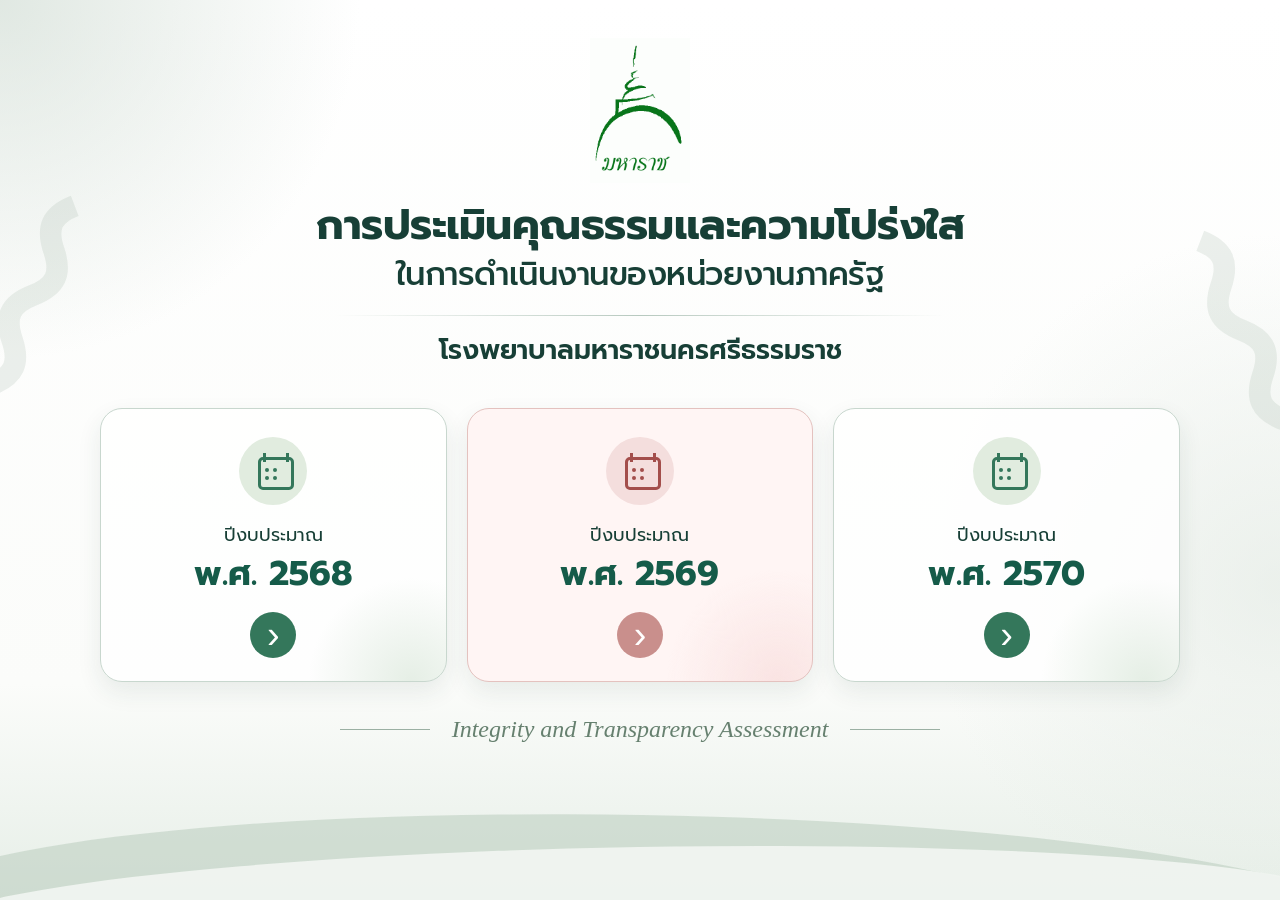
==== commit 1e6e9c75: "Add files via upload" ====
--- a/index.html
+++ b/index.html
@@ -1,523 +1,82 @@
-<!DOCTYPE html>
-<html lang="th">
-<head>
-  <meta charset="UTF-8">
-  <meta name="viewport" content="width=device-width, initial-scale=1">
-  <title>ITA MNST</title>
-  <link href="https://cdn.jsdelivr.net/npm/bootstrap@5.3.2/dist/css/bootstrap.min.css" rel="stylesheet">
-  <link href="https://cdn.jsdelivr.net/npm/bootstrap-icons/font/bootstrap-icons.css" rel="stylesheet">
-  <link href="https://fonts.googleapis.com/css2?family=Prompt:wght@300;400;600;700&display=swap" rel="stylesheet">
-  <style>
-    body { font-family: "Prompt", sans-serif; }
-    .hero-icon { width: 160px; height: auto; }
-    .file-column { width: 70px; text-align: center; }
-    .number-column { width: 70px; }
-  </style>
-</head>
-<body>
-  <main class="container py-5">
-    <header class="text-center mb-4">
-      <img class="hero-icon mb-3" src="https://cdn-icons-png.flaticon.com/512/4151/4151573.png" alt="สัญลักษณ์ความโปร่งใส">
-      <h1 class="h2 fw-bold">การประเมินคุณธรรมและความโปร่งใสในการดำเนินงานของหน่วยงานภาครัฐ</h1>
-      <p class="h4 fw-bold">โรงพยาบาลมหาราชนครศรีธรรมราช</p>
-      <p class="h4 fw-bold">ปี 2569</p>
-    </header>
-
-    <div class="accordion" id="indicatorAccordion"></div>
-  </main>
-
-  <script>
-    // แก้ข้อความและลิงก์ทั้งหมดได้จากตัวแปรนี้เพียงจุดเดียว
-    // รูปแบบแต่ละแถว: [เลขข้อ, รายละเอียด, ลิงก์ไฟล์, แถบสีเขียว (ไม่ใส่ก็ได้)]
-    const indicators = [
-  {
-    "id": "indicator-1",
-    "title": "ตัวชี้วัดที่ 1 การเปิดเผยข้อมูล",
-    "moits": [
-      {
-        "id": "MOIT1",
-        "heading": "MOIT 1 หน่วยงานมีการวางระบบโดยการกำหนดมาตรการการเผยแพร่ข้อมูลต่อสาธารณะ ผ่านเว็บไซต์ของหน่วยงาน",
-        "rows": [
-          ["1.","คำสั่ง / ประกาศ ที่ระบุกรอบแนวทาง (ของปีงบประมาณ พ.ศ. 2569)",""],
-          ["","1.1 มีบันทึกข้อความ ที่ผู้บริหารลงนามในคำสั่ง / ประกาศ และมีการขออนุญาตนำไปเผยแพร่บนเว็บไซต์ของหน่วยงาน","https://drive.google.com/file/d/1kh3gG-bB89zmkRPJHRTH3ZtwAXqhgpgD/view?usp=drive_link"],
-          ["","1.2 มีคำสั่ง / ประกาศ โดยผู้บริหารสูงสุดของหน่วยงาน","https://drive.google.com/file/d/1AlJEuL95HiixlbQZNooJH8pocT8YTueB/view?usp=drive_link"],
-          ["","1.3 มีกรอบแนวทางการเผยแพร่ข้อมูลต่อสาธารณะผ่านเว็บไซต์ของหน่วยงาน","https://drive.google.com/file/d/1BXVr0eHFbrb778gZdemNgPdRvvGogILP/view?usp=drive_link"],
-          ["","1.4 มีแบบฟอร์มการเผยแพร่ข้อมูลต่อสาธารณะผ่านเว็บไซต์ของหน่วยงาน","https://drive.google.com/file/d/1oy3ISpgDdDVlttw3Zc0Jt6ySmufkecR2/view?usp=drive_link"],
-          ["2.","รายงานผลการกำกับติดตามการเผยแพร่ข้อมูลต่อสาธารณะผ่านเว็บไซต์ของหน่วยงานในปีที่ผ่านมา (ของปีงบประมาณ พ.ศ. 2568)",""],
-          ["","2.1 มีบันทึกข้อความ ที่ผู้บริหารลงนามรับทราบรายงานฯ และมีการขออนุญาต นำไปเผยแพร่บนเว็บไซต์ของหน่วยงานในปีที่ผ่านมา","https://drive.google.com/file/d/1z_Z489b3DnpVcaHdlx9MNartfjG59Jhc/view?usp=drive_link"],
-          ["","2.2 มีรายงานผลการกำกับติดตามการเผยแพร่ข้อมูลต่อสาธารณะผ่านเว็บไซต์ ของหน่วยงานในปีที่ผ่านมา","https://drive.google.com/file/d/1TyoOkPqddGNidi37AJUXVWGhRo-Uodkz/view?usp=drive_link"],
-          ["","2.3 มีแบบฟอร์มการเผยแพร่ข้อมูลต่อสาธารณะผ่านเว็บไซต์ของหน่วยงานในปีที่ผ่านมา","https://drive.google.com/file/d/18oXH8P0sEVqI9vMoec-4fGb4oVpVfhEj/view?usp=drive_link"]
-        ]
-      },
-      {
-        "id": "MOIT2",
-        "heading": "MOIT 2 หน่วยงานมีการเปิดเผยข้อมูลข่าวสารที่เป็นปัจจุบัน",
-        "rows": [
-          ["1","ข้อมูลพื้นฐานที่เป็นปัจจุบัน ประกอบด้วย",""],
-          ["","1.1 ข้อมูลผู้บริหาร แสดงรายนามของผู้บริหารของหน่วยงาน ประกอบด้วย (1) รูปถ่าย (2) ชื่อ-นามสกุล (3) ตำแหน่ง และ (4) หมายเลขโทรศัพท์ (ต้องมีครบทั้ง 4 รายการ)","https://mnst.go.th/executive"],
-          ["","1.2 นโยบายของผู้บริหาร","https://mnst.go.th/VisionPage"],
-          ["","1.3 โครงสร้างหน่วยงาน","https://mnst.go.th/executive"],
-          ["","1.4 หน้าที่และอำนาจของหน่วยงานตามกฎหมายจัดตั้ง หรือกฎหมายอื่นที่เกี่ยวข้อง","https://drive.google.com/file/d/1hL2nnGMLIH1H5i0w_9uT_AmZAQnyi2L6/view?usp=sharing"],
-          ["","1.5 กฎหมายที่เกี่ยวข้องกับการดำเนินงาน หรือการปฏิบัติงานของหน่วยงาน","https://drive.google.com/file/d/1O6XJ4GUtZqsI0dllG81yoKBH_gc11YR3/view?usp=sharing"],
-          ["","1.6 ข่าวประชาสัมพันธ์ ที่แสดงข้อมูลข่าวสารที่เกี่ยวกับการดำเนินงานตามหน้าที่และอำนาจ และภารกิจของหน่วยงาน และเป็นข้อมูลข่าวสารที่เกิดขึ้นในปีงบประมาณ พ.ศ. 2569","https://mnst.go.th/newsall?category=%E0%B8%82%E0%B9%88%E0%B8%B2%E0%B8%A7%E0%B8%9B%E0%B8%A3%E0%B8%B0%E0%B8%8A%E0%B8%B2%E0%B8%AA%E0%B8%B1%E0%B8%A1%E0%B8%9E%E0%B8%B1%E0%B8%99%E0%B8%98%E0%B9%8C"],
-          ["","1.7 ข้อมูลการติดต่อหน่วยงาน ประกอบด้วย (1) ที่อยู่หน่วยงาน (2) หมายเลขโทรศัพท์ ของหน่วยงาน (3) หมายเลขโทรสารของหน่วยงาน (4) ที่อยู่ไปรษณีย์อิเล็กทรอนิกส์ ของหน่วยงาน และ (5) แผนที่ที่ตั้งหน่วยงาน (ต้องมีครบทั้ง 5 รายการ)","https://mnst.go.th/contact"],
-          ["","1.8 ช่องทางการรับฟังความคิดเห็นที่บุคคลภายนอกสามารถแสดงความคิดเห็นต่อการดำเนินงานตามหน้าที่และอำนาจและตามภารกิจของหน่วยงาน","https://mnst.go.th/contact"],
-          ["2.","วิสัยทัศน์ พันธกิจ ค่านิยม MOPH","https://drive.google.com/file/d/1sLuTYwlQ4kS4OEE06_nmoV6DPYNQqXbo/view?usp=sharing"],
-          ["3.","พระราชบัญญัติมาตรฐานทางจริยธรรม พ.ศ. 2562","https://drive.google.com/file/d/1tleZt_IjRMFt28hbiw_nzojpuPExb-ox/view?usp=sharing"],
-          ["4.","ประมวลจริยธรรมข้าราชการพลเรือน พ.ศ. 2564","https://drive.google.com/file/d/1UfS32jBVH7bmSFhVYGmRbkpP3K5RLwHm/view?usp=sharing"],
-          ["5.","ข้อกำหนดจริยธรรมเจ้าหน้าที่ของรัฐสำนักงานปลัดกระทรวงสาธารณสุข พ.ศ. 2564","https://drive.google.com/file/d/1BidgPFI6KMnHzPBMev-Cth8Bahykie6X/view?usp=sharing"],
-          ["6.","ยุทธศาสตร์และแผนระดับชาติ จำนวน 3 ระดับ ประกอบด้วย",""],
-          ["6.","ยุทธศาสตร์และแผนระดับชาติ จำนวน 3 ระดับ ประกอบด้วย",""],
-          ["","6.1 แผนระดับที่ 1 ได้แก่ ยุทธศาสตร์ชาติ พ.ศ. 2561-2580","https://drive.google.com/file/d/17oexSUtL9M-sBOWNJF8tHOn2eZnTlwNZ/view?usp=drive_link"],
-          ["","6.2 แผนระดับที่ 2 ได้แก่",""],
-          ["","6.2.1 แผนแม่บทภายใต้ยุทธศาสตร์ชาติ (พ.ศ. 2566-2580) (ฉบับแก้ไขเพิ่มเติม)","https://drive.google.com/file/d/1oqRj7P9Hg0-pKs9Yx0mG2CSBbtbicsvm/view?usp=drive_link"],
-          ["","6.2.2 แผนพัฒนาเศรษฐกิจและสังคมแห่งชาติ ฉบับที่ 13 (พ.ศ. 2566-2570)","https://drive.google.com/file/d/1iN2mmQMSw8l5i_1BMOq8R4Q4wYt9m5iU/view?usp=drive_link"],
-          ["","6.2.3 นโยบายและแผนระดับชาติว่าด้วยความมั่นคงแห่งชาติ (พ.ศ. 2566-2570)","https://drive.google.com/file/d/1SyR4WKh8CtkeFWnJeFnAAZD0ESFB8Gdy/view?usp=drive_link"],
-          ["","6.3 แผนระดับที่ 3 ที่เกี่ยวข้องกับการต่อต้านการทุจริตและประพฤติมิชอบ และการส่งเสริมคุณธรรม จริยธรรม ได้แก่",""],
-          ["","6.3.1 แผนปฏิบัติการด้านการต่อต้านการทุจริตและประพฤติมิชอบ ระยะที่ 2 (พ.ศ. 2566-2570)","https://drive.google.com/file/d/1_Oziua5cqUVOqoRffhC0mS02Q8bybR1L/view?usp=drive_link"],
-          ["","6.3.2 แผนปฏิบัติการด้านการส่งเสริมคุณธรรมแห่งชาติ ระยะที่ 2 (พ.ศ. 2566-2570)","https://drive.google.com/file/d/13AYyyTRznsxTySlYHu-7GgXOqtSOlanV/view?usp=drive_link"],
-          ["","6.3.3 ยุทธศาสตร์ด้านมาตรฐานทางจริยธรรมและการส่งเสริมจริยธรรมภาครัฐ (พ.ศ. 2565-2570)","https://drive.google.com/file/d/1Doj8EUMCn5TlHV_iWz38aXjZukOaVtzJ/view?usp=drive_link"],
-          ["7.","แผนปฏิบัติการด้านการป้องกันปราบปรามการทุจริตและประพฤติมิชอบ และการส่งเสริมคุณธรรม จริยธรรม ของกระทรวงสาธารณสุข ประกอบด้วย",""],
-          ["","7.1 แผนปฏิบัติราชการด้านการป้องกัน ปราบปรามการทุจริตและประพฤติมิชอบ กระทรวงสาธารณสุข ระยะที่ 2 (พ.ศ. 2566-2570)","https://drive.google.com/file/d/10W9Ys-2mjdVO2LnEZQYQ1gQk5ixDBbPD/view?usp=drive_link"],
-          ["","7.2 แผนปฏิบัติราชการด้านการส่งเสริมคุณธรรม จริยธรรม กระทรวงสาธารณสุข ระยะที่ 2 (พ.ศ. 2566-2570)","https://drive.google.com/file/d/1ICOyIp7ILpK-oQzp3WEW7AAblr378C32/view?usp=drive_link"],
-          ["8","นโยบายและยุทธศาสตร์ของหน่วยงาน","https://drive.google.com/file/d/1PvkEXnFdLn2-CoMeY5Sr9DnTVamRePj9/view?usp=drive_link"],
-          ["9","แผนปฏิบัติการของหน่วยงาน (แผนปฏิบัติการประจำปีของหน่วยงานทุกแผน)","https://drive.google.com/file/d/1fZI2PrdPBJutBh31cK4lTCs3u57zJ3FY/view?usp=sharing"],
-          ["10","รายงานผลการดำเนินงานตามแผนปฏิบัติการประจำปีของหน่วยงาน (เป็นไปตามข้อ 9.)","#"],
-          ["11","แผนการใช้จ่ายงบประมาณประจำปีของหน่วยงาน และผลการใช้จ่ายงบประมาณประจำปีของหน่วยงาน ตามแผนการใช้จ่ายงบประมาณประจำปีของหน่วยงาน","https://drive.google.com/file/d/1l5W0NF-ktPNRTpuWhsWaWeazQ9S-_ycC/view?usp=drive_link"],
-          ["12","คู่มือการปฏิบัติงานการร้องเรียนการปฏิบัติงานหรือให้บริการของเจ้าหน้าที่","https://drive.google.com/file/d/1h39oJYwH3E5crep58FQucvDf0mENDAZA/view?usp=sharing"],
-          ["13","คู่มือการปฏิบัติงานการร้องเรียนการทุจริตและประพฤติมิชอบ","https://drive.google.com/file/d/1ugEy3mlegyhdN_WWGdBPQoDAdhCSaH9z/view?usp=sharing"],
-          ["14","คู่มือการปฏิบัติงานตามภารกิจหลักและภารกิจสนับสนุนของหน่วยงาน","https://drive.google.com/file/d/1XaadIz8GT60BIKf1VFkVWOwCq_HK2PrH/view?usp=sharing"],
-          ["15","คู่มือขั้นตอนการให้บริการ (ภารกิจให้บริการประชาชนตามพระราชบัญญัติ การอำนวยความสะดวกในการพิจารณาอนุญาตของทางราชการ พ.ศ. 2558)(เฉพาะสำนักงานสาธารณสุขจังหวัด และสำนักงานสาธารณสุขอำเภอ)","#"],
-          ["16","รายงานผลการดำเนินการเกี่ยวกับเรื่องร้องเรียนการปฏิบัติงานหรือการให้บริการ ในปีที่ผ่านมา (ของปีงบประมาณ พ.ศ. 2568) รอบ 12 เดือน ประจำปีงบประมาณ พ.ศ. 2568","https://drive.google.com/file/d/1ARAzFs1iuxjbYZZqf8kaJUjxXNfyK71D/view?usp=sharing"],
-          ["17","รายงานผลการดำเนินการเกี่ยวกับเรื่องร้องเรียนการทุจริตและประพฤติมิชอบ ในปีที่ผ่านมา (ของปีงบประมาณ พ.ศ. 2568) รอบ 12 เดือน ประจำปีงบประมาณ พ.ศ. 2568","https://drive.google.com/file/d/1cSErc4UiXWSoE6RYS-quXou-SGIeE8V0/view?usp=sharing"],
-          ["18","ข้อมูลการจัดซื้อจัดจ้าง ประกอบด้วย 18.1 การวิเคราะห์ผลการจัดซื้อจัดจ้างและการจัดหาพัสดุของปีงบประมาณ พ.ศ. 2568 18.2 แผนการจัดซื้อจัดจ้างและการจัดหาพัสดุ ประจำปีงบประมาณ พ.ศ. 2569 18.3 ผลการดำเนินการตามแผนการจัดซื้อจัดจ้างและการจัดหาพัสดุ ประจำปีงบประมาณ พ.ศ. 2569 ตามรอบระยะเวลาที่กำหนดในกรอบแนวทางของหน่วยงาน 18.4 ประกาศสำนักงานปลัดกระทรวงสาธารณสุขว่าด้วยแนวทางปฏิบัติงานเพื่อตรวจสอบบุคลากรในหน่วยงานด้านการจัดซื้อจัดจ้าง พ.ศ. 2560 และแบบแสดงความบริสุทธิ์ใจในการจัดซื้อจัดจ้างของหน่วยงานในการเปิดเผยข้อมูล ความขัดแย้งทางผลประโยชน์ของหัวหน้าเจ้าหน้าที่","https://drive.google.com/file/d/1gKHQLAn3aTVkcS58BNejfXjMeb55PtVk/view?usp=sharing"]
-        ]
-      }
-    ]
-  },
-  {
-    "id": "indicator-2",
-    "title": "ตัวชี้วัดที่ 2 การจัดซื้อจัดจ้างหรือการจัดหาพัสดุ",
-    "moits": [
-      {
-        "id": "MOIT3",
-        "heading": "MOIT 3 หน่วยงานมีรายงานการวิเคราะห์ผลการจัดซื้อจัดจ้างและการจัดหาพัสดุประจำปีงบประมาณ พ.ศ. 2568",
-        "rows": [
-          ["1","มีบันทึกข้อความ ที่ผู้บริหารลงนามรับทราบรายงานการวิเคราะห์ผลการจัดซื้อจัดจ้างและการจัดหาพัสดุ ประจำปีงบประมาณ พ.ศ. 2568 และมีการขออนุญาตนำไปเผยแพร่บนเว็บไซต์ของหน่วยงาน","https://drive.google.com/file/d/1JZHXASW2oHsCTsvSEf9mlcvSaDGSrLke/view?usp=sharing"],
-          ["2","มีรายงานการวิเคราะห์ผลการจัดซื้อจัดจ้างและการจัดหาพัสดุ ประจำปีงบประมาณ พ.ศ. 2568 ที่มีลักษณะเป็นรูปเล่มรายงาน โดยต้องนำเสนอข้อมูลการวิเคราะห์ อย่างเป็นระบบ ตามข้อมูลประกอบข้อคำถามข้อ 2. ครบทั้ง 4 องค์ประกอบ คือ 2.1 การวิเคราะห์ความเสี่ยง 2.2 การวิเคราะห์ปัญหาอุปสรรค / ข้อจำกัด 2.3 การวิเคราะห์ความสามารถในการประหยัดงบประมาณ 2.4 แนวทางแก้ไขและปรับปรุงกระบวนการจัดซื้อจัดจ้างและการจัดหาพัสดุ อันจะนำไปสู่การปรับปรุงการจัดซื้อจัดจ้างและการจัดหาพัสดุ ในปีงบประมาณ พ.ศ. 2569","https://drive.google.com/file/d/1gKHQLAn3aTVkcS58BNejfXjMeb55PtVk/view?usp=sharing"],
-          ["3","มีแบบฟอร์มการเผยแพร่ข้อมูลต่อสาธารณะผ่านเว็บไซต์ของหน่วยงาน","https://drive.google.com/file/d/1PoCLLp81L4dIwzeIU7JpeOuOuzRExguS/view?usp=sharing"]
-        ]
-      },
-      {
-        "id": "MOIT4",
-        "heading": "MOIT 4 หน่วยงานมีการวางระบบการจัดซื้อจัดจ้างหรือการจัดหาพัสดุ ประจำปีงบประมาณ พ.ศ. 2569",
-        "rows": [
-          ["1","ประกาศเผยแพร่แผนการจัดซื้อจัดจ้างและการจัดหาพัสดุ ประจำปีของหน่วยงาน ภายใน 30 วันทำการ ระบุวันที่ที่ได้รับการจัดสรรงบประมาณในช่องคำอธิบายชี้แจงประกอบหลักฐาน วันที่ที่ได้ ทำการประกาศเผยแพร่ให้ชัดเจน",""],
-          ["","1.1 มีบันทึกข้อความ ที่ผู้บริหารลงนามรับทราบแผนการจัดซื้อจัดจ้างประจำปีของหน่วยงานและมีการขออนุญาตนำไปเผยแพร่บนเว็บไซต์ของหน่วยงาน","https://drive.google.com/file/d/1RPYc26C1upRo6tOsaT3ikT0zy68vSkHm/view?usp=sharing"],
-          ["","1.2 มีหนังสือจัดสรรงบประมาณของหน่วยงาน ประจำปีงบประมาณ พ.ศ. 2569","https://drive.google.com/file/d/1vbK7vmeWBOpMrh3Ok4mpjAxNB_fHwlFs/view?usp=sharing"],
-          ["","1.3 มีแผนการจัดซื้อจัดจ้างและการจัดหาพัสดุของหน่วยงาน ประจำปีงบประมาณ พ.ศ. 2569 (งบดำเนินงานและงบลงทุน)","https://drive.google.com/file/d/1GrjAMKRxsinxwtuTzT0MajV1lSp9jt4u/view?usp=sharing"],
-          ["","1.4 มีคำสั่งมอบหมายการปิดประกาศ หรือปลดประกาศ","https://drive.google.com/file/d/1J5IGApRhfXowneazzdsPBykg7xpvhFVE/view?usp=sharing"],
-          ["","1.5 มีแบบฟอร์มการเผยแพร่ข้อมูลต่อสาธารณะผ่านเว็บไซต์ของหน่วยงาน","https://drive.google.com/file/d/13eF0OJmDdvg8F0F8uCDGJ4luBZZQ8JmR/view?usp=sharing"],
-          ["2","การป้องกันผู้ที่มีหน้าที่ดำเนินการในการจัดซื้อจัดจ้างเป็นผู้มีส่วนได้ส่วนเสียกับผู้ยื่นข้อเสนอหรือคู่สัญญา",""],
-          ["","2.1 มีบันทึกข้อความ แจ้งเวียนประกาศสำนักงานปลัดกระทรวงสาธารณสุข ว่าด้วยแนวทางปฏิบัติงานเพื่อตรวจสอบบุคลากรในหน่วยงานด้านการจัดซื้อจัดจ้าง พ.ศ. 2560 และมีการขออนุญาตนำไปเผยแพร่บนเว็บไซต์ของหน่วยงาน","https://drive.google.com/file/d/1X3S6-5IGdBFbSnA0te0ASqQ2VWBizPdB/view?usp=sharing"],
-          ["","2.2 มีประกาศสำนักงานปลัดกระทรวงสาธารณสุขว่าด้วยแนวทางปฏิบัติงานเพื่อตรวจสอบบุคลากรในหน่วยงานด้านการจัดซื้อจัดจ้าง พ.ศ. 2560 ลงวันที่ 12 ตุลาคม พ.ศ. 2560 และแบบแสดงความบริสุทธิ์ใจในการจัดซื้อจัดจ้างของหน่วยงานในการเปิดเผยข้อมูล ความขัดแย้งทางผลประโยชน์ของหัวหน้าเจ้าหน้าที่ เจ้าหน้าที่ และผู้ตรวจรับพัสดุจำนวน 2 แบบ คือ วงเงินเล็กน้อยไม่เกิน 100,000 บาท และวงเงินเกิน 100,000 บาท","https://drive.google.com/file/d/1oXGHGXVCodBrbrQt4fOO1df5lG3tHOUq/view?usp=sharing"],
-          ["","2.3 มีแบบฟอร์มการเผยแพร่ข้อมูลต่อสาธารณะผ่านเว็บไซต์ของหน่วยงาน","https://drive.google.com/file/d/1Pkoerm-8UHCAwcbICxb5gjIRPhLLN-lZ/view?usp=sharing"],
-          ["3","รายงานผลของแผนการจัดซื้อจัดจ้างและการจัดหาพัสดุประจำปีของหน่วยงาน ตามรอบระยะเวลา ที่กำหนด",""],
-          ["","3.1 มีบันทึกข้อความ ที่ผู้บริหารรับทราบรายงานผลของแผนการจัดซื้อจัดจ้างประจำปี ของหน่วยงาน และมีการขออนุญาตนำไปเผยแพร่บนเว็บไซต์ของหน่วยงาน","https://drive.google.com/file/d/17k8dJMUA6lLfPj9vDQ40yQ33drSYNMHS/view?usp=sharing"],
-          ["","3.2 มีรายงานผลการดำเนินการตามแผนการจัดซื้อจัดจ้างและการจัดหาพัสดุประจำปีงบประมาณ พ.ศ. 2569 ตามข้อกำหนด","https://drive.google.com/file/d/15h-0DYwPIiHCwp-dEn3nOWJe2N2b7jW-/view?usp=sharing"],
-          ["","3.3 มีแบบฟอร์มการเผยแพร่ข้อมูลต่อสาธารณะผ่านเว็บไซต์ของหน่วยงาน","https://drive.google.com/file/d/1wyFvRp-FEZTSkYgrRQeFcag9Bxx-ldsm/view?usp=sharing"]
-        ]
-      },
-      {
-        "id": "MOIT5",
-        "heading": "MOIT 5 หน่วยงานมีการสรุปผลการจัดซื้อจัดจ้างและการจัดหาพัสดุรายเดือน ประจำปีงบประมาณ พ.ศ. 2569",
-        "rows": [
-          ["","รอบ 6 เดือน","",true],
-          ["1","มีบันทึกข้อความ ที่ผู้บริหารลงนามรับทราบรายงานการวิเคราะห์ผลการจัดซื้อจัดจ้างและการจัดหาพัสดุ ประจำปีงบประมาณ พ.ศ. 2568 และมีการขออนุญาตนำไปเผยแพร่บนเว็บไซต์ของหน่วยงาน","https://drive.google.com/file/d/1ayPjeQuZ3cK3yfaZgjLekD8JH47vSyTZ/view?usp=sharing"],
-          ["2","มีแบบสรุปผลการดำเนินการจัดซื้อจัดจ้างในรอบเดือน (แบบ สขร. 1) รอบ 6 เดือน","https://drive.google.com/file/d/1s66bjH72jS_dpWnzrg6sLv4IdBtzoeDx/view?usp=sharing"],
-          ["","- แบบ สขร. 1 เดือนตุลาคม",""],
-          ["","- แบบ สขร. 1 เดือนพฤศจิกายน",""],
-          ["","- แบบ สขร. 1 เดือนธันวาคม",""],
-          ["","- แบบ สขร. 1 เดือนมกราคม",""],
-          ["","- แบบ สขร. 1 เดือนกุมภาพันธ์",""],
-          ["","- แบบ สขร. 1 เดือนมีนาคม",""],
-          ["3","มีแบบฟอร์มการเผยแพร่ข้อมูลต่อสาธารณะผ่านเว็บไซต์ของหน่วยงาน","https://drive.google.com/file/d/1IrUMTvS_DmPSIRbe0UX-jrHH-cNxu6qS/view?usp=sharing"],
-          ["","รอบ 12 เดือน","",true],
-          ["1","มีบันทึกข้อความ ที่ผู้บริหารลงนามรับทราบรายงานการวิเคราะห์ผลการจัดซื้อจัดจ้างและการจัดหาพัสดุ ประจำปีงบประมาณ พ.ศ. 2568 และมีการขออนุญาตนำไปเผยแพร่บนเว็บไซต์ของหน่วยงาน","#"],
-          ["2","มีแบบสรุปผลการดำเนินการจัดซื้อจัดจ้างในรอบเดือน (แบบ สขร. 1) รอบ 12 เดือน",""],
-          ["","- แบบ สขร. 1 เดือนเมษายน","#"],
-          ["","- แบบ สขร. 1 เดือนพฤษภาคม","#"],
-          ["","- แบบ สขร. 1 เดือนมิถุนายน","#"],
-          ["","- แบบ สขร. 1 เดือนกรกฎาคม","#"],
-          ["","- แบบ สขร. 1 เดือนสิงหาคม","#"],
-          ["3","มีแบบฟอร์มการเผยแพร่ข้อมูลต่อสาธารณะผ่านเว็บไซต์ของหน่วยงาน","#"]
-        ]
-      }
-    ]
-  },
-  {
-    "id": "indicator-3",
-    "title": "ตัวชี้วัดที่ 3 การบริหารและพัฒนาทรัพยากรบุคคล",
-    "moits": [
-      {
-        "id": "MOIT6",
-        "heading": "MOIT 6 ผู้บริหารแสดงนโยบายการบริหารและพัฒนาทรัพยากรบุคคล",
-        "rows": [
-          ["1","นโยบายการบริหารทรัพยากรบุคคล",""],
-          ["","1.1 มีบันทึกข้อความ ที่ผู้บริหารลงนามนโยบายการบริหารทรัพยากรบุคคล ของผู้บริหารสูงสุดของหน่วยงาน ที่ใช้บังคับในปีงบประมาณ พ.ศ. 2569 และมีการขออนุญาตนำไปเผยแพร่บนเว็บไซต์ของหน่วยงาน","https://drive.google.com/file/d/1z_QZShpUjITNCzEljSODk1YRiFIO9bT2/view?usp=sharing\""],
-          ["","1.2 มีนโยบายการบริหารทรัพยากรบุคคลของผู้บริหารสูงสุดของหน่วยงาน (แนบตามข้อ 1.1) โดยเนื้อหาต้องแสดงถึงความมุ่งมั่นในการบริหารทรัพยากรบุคคล ที่ก่อให้เกิดการบริหารทรัพยากรบุคคลที่มีความโปร่งใสและมีคุณธรรมตามหลักการสำคัญ 5 ประการ ข้างต้น และร่วมขับเคลื่อนจริยธรรมตามพระราชบัญญัติมาตรฐาน ทางจริยธรรม พ.ศ. 2562 ประมวลจริยธรรมข้าราชการพลเรือน และข้อกำหนดจริยธรรมเจ้าหน้าที่ของรัฐสำนักงานปลัดกระทรวงสาธารณสุข พ.ศ. 2564","https://drive.google.com/file/d/1Fko3CJ4n6SI-zhU2v2x1rp7jtOKHrM1g/view?usp=sharing"],
-          ["","1.3 มีแบบฟอร์มการเผยแพร่ข้อมูลต่อสาธารณะผ่านเว็บไซต์ของหน่วยงาน","https://drive.google.com/file/d/16TP1oSdocAhoYpzUI-nfJMYEIILB_BMo/view?usp=sharing"],
-          ["2","แผนการบริหารทรัพยากรบุคคลของหน่วยงาน",""],
-          ["","2.1 บันทึกข้อความ ที่ผู้บริหารลงนามในแผนการบริหารทรัพยากรบุคคล ของหน่วยงาน ประจำปีงบประมาณ พ.ศ. 2569 และมีการขออนุญาตนำไปเผยแพร่ บนเว็บไซต์ของหน่วยงาน","https://drive.google.com/file/d/1v0tnA9mYI6MFXlRu05CKFk2uktnfjOUs/view?usp=sharing"],
-          ["","2.2 มีแผนการบริหารทรัพยากรบุคคลของหน่วยงาน ประจำปีงบประมาณ พ.ศ. 2569 (แนบตามข้อ 2.1)","https://drive.google.com/file/d/1RUUXUssFqWP4iynfulM5cp-17kdwbkEo/view?usp=sharing"],
-          ["","2.3 มีแบบฟอร์มการเผยแพร่ข้อมูลต่อสาธารณะผ่านเว็บไซต์ของหน่วยงาน","https://drive.google.com/file/d/1iKD4LO7AP-f9HDMxt519RaNrcI5ZouSl/view?usp=sharing"]
-        ]
-      },
-      {
-        "id": "MOIT7",
-        "heading": "MOIT 7 หน่วยงานมีการรายงานการประเมินผลการปฏิบัติราชการของบุคลากรในหน่วยงานและเปิดเผยผลการปฏิบัติราชการ ระดับดีเด่น และระดับดีมาก ในที่เปิดเผยให้ทราบของปีงบประมาณ พ.ศ. 2568 และปีงบประมาณ พ.ศ. 2569",
-        "rows": [
-          ["","รอบ 6 เดือน","",true],
-          ["1","มีบันทึกข้อความ ที่ผู้บริหารลงนามในประกาศผลการปฏิบัติราชการประจำปี ของบุคลากรในหน่วยงาน ระดับดีเด่น และดีมาก (ข้าราชการ ลูกจ้างประจำ พนักงานราชการ ลูกจ้างชั่วคราว และพนักงานกระทรวงสาธารณสุข) มีการขออนุญาตนำขึ้นเผยแพร่บนเว็บไซต์ของหน่วยงาน","https://drive.google.com/file/d/1ASy0ggQqUby7XA6EOn63A8qajNB7cjiC/view?usp=sharing"],
-          ["2","มีประกาศรายงานการประเมินผลการปฏิบัติราชการประจำปีของบุคลากรในหน่วยงาน ระดับดีเด่น และดีมาก (ข้าราชการ ลูกจ้างประจำ พนักงานราชการ ลูกจ้างชั่วคราว และพนักงานกระทรวงสาธารณสุข)","https://drive.google.com/file/d/1AGJdA0OnH4Um6PRqHTSV6_gigxpMOQZw/view?usp=sharing"],
-          ["3","มีหลักฐานประกาศรายงานการประเมินผลการปฏิบัติราชการประจำปีของบุคลากร ในหน่วยงานระดับดีเด่น และดีมาก (ข้าราชการ ลูกจ้างประจำ พนักงานราชการ ลูกจ้างชั่วคราว และพนักงานกระทรวงสาธารณสุข) - รอบสอง ของปีงบประมาณ พ.ศ. 2568 (1 เมษายน 2568-30 กันยายน 2568)","https://drive.google.com/file/d/1sb8tRa1JL9KBG31TpC2fbkg1_DyI62Rj/view?usp=sharing"],
-          ["4","แบบฟอร์มการเผยแพร่ข้อมูลต่อสาธารณะผ่านเว็บไซต์ของหน่วยงาน","https://drive.google.com/file/d/1oleoUdZ1d8y4fYWLEF-_3NETDt7nLXyv/view?usp=sharing"],
-          ["","รอบ 12 เดือน","",true],
-          ["1","มีบันทึกข้อความ ที่ผู้บริหารลงนามในประกาศผลการปฏิบัติราชการประจำปี ของบุคลากรในหน่วยงาน ระดับดีเด่น และดีมาก (ข้าราชการ ลูกจ้างประจำ พนักงานราชการ ลูกจ้างชั่วคราว และพนักงานกระทรวงสาธารณสุข) มีการขออนุญาตนำขึ้นเผยแพร่บนเว็บไซต์ของหน่วยงาน","#"],
-          ["2","มีประกาศรายงานการประเมินผลการปฏิบัติราชการประจำปีของบุคลากรในหน่วยงาน ระดับดีเด่น และดีมาก (ข้าราชการ ลูกจ้างประจำ พนักงานราชการ ลูกจ้างชั่วคราว และพนักงานกระทรวงสาธารณสุข)","#"],
-          ["3","มีหลักฐานประกาศรายงานการประเมินผลการปฏิบัติราชการประจำปีของบุคลากร ในหน่วยงานระดับดีเด่น และดีมาก (ข้าราชการ ลูกจ้างประจำ พนักงานราชการ ลูกจ้างชั่วคราว และพนักงานกระทรวงสาธารณสุข) - รอบแรก ของปีงบประมาณ พ.ศ. 2569 (1 ตุลาคม 2568-31 มีนาคม 2569)","#"],
-          ["4","แบบฟอร์มการเผยแพร่ข้อมูลต่อสาธารณะผ่านเว็บไซต์ของหน่วยงาน","#"]
-        ]
-      },
-      {
-        "id": "MOIT8",
-        "heading": "MOIT 8 หน่วยงานมีการอบรมให้ความรู้แก่เจ้าหน้าที่ภายในหน่วยงานเกี่ยวกับการเสริมสร้างและพัฒนาทางด้านจริยธรรมและการรักษาวินัย รวมทั้งการป้องกันมิให้กระทำผิดวินัย ปีงบประมาณ พ.ศ. 2569",
-        "rows": [
-          ["1","มีหลักฐานการอบรมให้ความรู้แก่เจ้าหน้าที่ภายในหน่วยงานเกี่ยวกับการเสริมสร้าง และพัฒนาทางด้านจริยธรรมและการมีวินัยรวมทั้งการป้องกันมิให้กระทำผิดวินัย ในรูปแบบการอบรม ณ สถานที่จัดการอบรม (On-site) หรือรูปแบบการอบรม ผ่านสื่ออิเล็กทรอนิกส์ (Online) แล้วแต่กรณี และมีการขออนุญาตนำไปเผยแพร่ บนเว็บไซต์ของหน่วยงาน ประกอบด้วย 1.1 บันทึกข้อความขออนุมัติจัดโครงการอบรม 1.2 โครงการอบรม","#"],
-          ["2","มีบันทึกข้อความ ที่ผู้บริหารรับทราบรายงานผลการอบรมให้ความรู้แก่เจ้าหน้าที่ ภายในหน่วยงานเกี่ยวกับการเสริมสร้างและพัฒนาทางด้านจริยธรรมและการมีวินัยรวมทั้งการป้องกันมิให้กระทำผิดวินัย และมีการขออนุญาตนำไปเผยแพร่บนเว็บไซต์ ของหน่วยงาน","#"],
-          ["3","มีรายงานผลการอบรมให้ความรู้แก่เจ้าหน้าที่ภายในหน่วยงานเกี่ยวกับการเสริมสร้าง และพัฒนาทางด้านจริยธรรมและการมีวินัย รวมทั้งการป้องกันมิให้กระทำผิดวินัย","#"],
-          ["4","มีภาพกิจกรรมที่ระบุวัน เวลา และสถานที่จัดกิจกรรม ในรูปแบบการอบรม ณ สถานที่จัดการอบรม (On-site) หรือรูปแบบการอบรมผ่านสื่ออิเล็กทรอนิกส์ (Online) แล้วแต่กรณี","https://drive.google.com/file/d/1m4aZ5_JTj8OnxgjsgzttnuGzm1catLDu/view?usp=sharing"],
-          ["5","มีแบบฟอร์มการเผยแพร่ข้อมูลต่อสาธารณะผ่านเว็บไซต์ของหน่วยงาน","https://drive.google.com/file/d/1lI80CliGAprqy_L1Ly2XIc1NSqiDp75A/view?usp=sharing"]
-        ]
-      }
-    ]
-  },
-  {
-    "id": "indicator-4",
-    "title": "ตัวชี้วัดที่ 4 การส่งเสริมความโปร่งใส",
-    "moits": [
-      {
-        "id": "MOIT9",
-        "heading": "MOIT 9",
-        "rows": [
-          ["1","มีคู่มือปฏิบัติการ จำนวน 2 คู่ คือ 1.1 คู่มือปฏิบัติการการดำเนินงานเรื่องร้องเรียนการปฏิบัติงานหรือการให้บริการของเจ้าหน้าที่ภายในหน่วยงาน ที่มีแบบฟอร์มการเผยแพร่ข้อมูลต่อสาธารณะผ่านเว็บไซต์ ของหน่วยงาน 1.2 คู่มือปฏิบัติการการรับเรื่องร้องเรียนการทุจริตและประพฤติมิชอบ ที่มีแบบฟอร์มการเผยแพร่ข้อมูลต่อสาธารณะผ่านเว็บไซต์ของหน่วยงาน","https://drive.google.com/file/d/1KMQdaScWA_BlUs9ds5zY3HM5Qa5Ycwmk/view?usp=drive_link"],
-          ["2","มีหลักฐานที่แสดงถึงช่องทางการร้องเรียน ตามข้อ 1. และข้อ 2. อาทิ ผ่านระบบหมายเลขโทรศัพท์ ผ่านระบบอินเตอร์เน็ต ผ่านระบบไปรษณีย์ ผ่าน Application หรือช่องทางอื่น ๆ ที่หน่วยงานกำหนดตามความเหมาะสม","https://drive.google.com/file/d/1WsEAg59D3AmY18lvnAiaswMQTO6t76Ct/view?usp=drive_link"],
-          ["3","มีแบบฟอร์มการเผยแพร่ข้อมูลต่อสาธารณะผ่านเว็บไซต์ของหน่วยงาน","https://drive.google.com/file/d/1kVf4I-d9p5apX9YWVSv_PWJ6DDydIyFZ/view?usp=drive_link"]
-        ]
-      },
-      {
-        "id": "MOIT10",
-        "heading": "MOIT 10 หน่วยงานมีสรุปผลการดำเนินงานเรื่องร้องเรียนการปฏิบัติงานหรือการให้บริการของเจ้าหน้าที่ภายในหน่วยงาน และเรื่องร้องเรียนการทุจริตและประพฤติมิชอบ",
-        "rows": [
-          ["","รอบ 6 เดือน","",true],
-          ["1","มีบันทึกข้อความ ที่ผู้บริหารลงนามรับทราบรายงานสรุปผลการดำเนินงานเรื่องร้องเรียน ตามข้อ (1) และข้อ (2) ที่มีการวิเคราะห์ปัญหา / อุปสรรคและแนวทางแก้ไข และมีการขออนุญาตนำไปเผยแพร่บนเว็บไซต์ของหน่วยงาน","https://drive.google.com/file/d/1ybbDJbEk--Rnc4UZeIQ2RszxYDLL2w15/view?usp=drive_link"],
-          ["2","มีรายงานสรุปผลการดำเนินงานเรื่องร้องเรียนตามข้อ (1) และข้อ (2) รอบ 6 เดือน ที่มีการวิเคราะห์ปัญหา / อุปสรรคและแนวทางแก้ไข (แนบตามข้อ 1.)",""],
-          ["","2.1 สรุปผลการดำเนินงานเรื่องร้องเรียนการปฏิบัติงานหรือการให้บริการของเจ้าหน้าที่ภายในหน่วยงาน","https://drive.google.com/file/d/1ARAzFs1iuxjbYZZqf8kaJUjxXNfyK71D/view?usp=drive_link"],
-          ["","2.2 สรุปผลการดำเนินงานเรื่องร้องเรียนการทุจริตและประพฤติมิชอบ","https://drive.google.com/file/d/1cSErc4UiXWSoE6RYS-quXou-SGIeE8V0/view?usp=drive_link"],
-          ["3","แบบฟอร์มการเผยแพร่ข้อมูลต่อสาธารณะผ่านเว็บไซต์ของหน่วยงาน","https://drive.google.com/file/d/1-3QwI02fN5qgny9EyW1I1yT0RF7qbURZ/view?usp=drive_link"],
-          ["","รอบ 12 เดือน","",true],
-          ["1","มีบันทึกข้อความ ที่ผู้บริหารลงนามรับทราบรายงานสรุปผลการดำเนินงานเรื่องร้องเรียน ตามข้อ (1) และข้อ (2) ที่มีการวิเคราะห์ปัญหา / อุปสรรคและแนวทางแก้ไข และมีการขออนุญาตนำไปเผยแพร่บนเว็บไซต์ของหน่วยงาน","#"],
-          ["2","มีรายงานสรุปผลการดำเนินงานเรื่องร้องเรียนตามข้อ (1) และข้อ (2) รอบ 6 เดือน ที่มีการวิเคราะห์ปัญหา / อุปสรรคและแนวทางแก้ไข (แนบตามข้อ 1.)",""],
-          ["","2.1 สรุปผลการดำเนินงานเรื่องร้องเรียนการปฏิบัติงานหรือการให้บริการของเจ้าหน้าที่ภายในหน่วยงาน","#"],
-          ["","2.2 สรุปผลการดำเนินงานเรื่องร้องเรียนการทุจริตและประพฤติมิชอบ","#"],
-          ["3","แบบฟอร์มการเผยแพร่ข้อมูลต่อสาธารณะผ่านเว็บไซต์ของหน่วยงาน","#"]
-        ]
-      },
-      {
-        "id": "MOIT11",
-        "heading": "MOIT 11 หน่วยงานของท่านเปิดโอกาสให้ผู้มีส่วนได้ส่วนเสียมีโอกาสเข้ามามีส่วนร่วมในการดำเนินงานตามภารกิจของหน่วยงาน",
-        "rows": [
-          ["1","มีหลักฐานการจัดโครงการ / กิจกรรม ที่เปิดโอกาสให้ผู้มีส่วนได้ส่วนเสีย มีโอกาสเข้ามามีส่วนร่วมในการดำเนินงานตามภารกิจของหน่วยงาน ที่ดำเนินการ ตั้งแต่วันที่ 1 ตุลาคม 2568 ถึงวันที่ 31 สิงหาคม 2569",""],
-          ["","1.1 บันทึกข้อความ ที่ผู้บริหารลงนามอนุมัติในโครงการ และมีการขออนุญาต นำไปเผยแพร่บนเว็บไซต์ของหน่วยงาน","#"],
-          ["","1.2 โครงการ / กิจกรรม","#"],
-          ["2","มีรายงานประชุมโครงการ / กิจกรรม ที่แสดงชื่อผู้ใช้บริการ หรือผู้มีส่วนได้ส่วนเสีย มาร่วมวางแผนและมีการแลกเปลี่ยนความคิดเห็น ตามภารกิจที่เลือก ที่ผู้บริหารรับทราบ (มีการแสดงชื่อของผู้เข้าร่วมการประชุม / สัมมนา อย่างชัดเจน)","#"],
-          ["3","มีรายงานประชุมโครงการ / กิจกรรม ที่แสดงชื่อผู้ใช้บริการ หรือผู้มีส่วนได้ส่วนเสีย มาร่วมดำเนินการ ตามภารกิจที่เลือก (มีการแสดงชื่อของผู้เข้าร่วมการประชุม / สัมมนา อย่างชัดเจน)","#"],
-          ["4","มีรายงานสรุปผลการดำเนินโครงการ / กิจกรรม ตามภารกิจที่เลือกี","#"],
-          ["5","มีภาพกิจกรรม ที่ระบุวัน เวลา สถานที่จัดกิจกรรมที่ชัดเจน","#"],
-          ["6","มีบันทึกข้อความรายงาน ที่ผู้บริหารลงนามรับทราบ สั่งการ และมีการขออนุญาต นำขึ้นเผยแพร่บนเว็บไซต์ของหน่วยงาน (สำหรับข้อ 2. ข้อ 3. และข้อ 4.)","#"],
-          ["7","มีแบบฟอร์มการเผยแพร่ข้อมูลต่อสาธารณะผ่านเว็บไซต์ของหน่วยงาน","#"]
-        ]
-      }
-    ]
-  },
-  {
-    "id": "indicator-5",
-    "title": "ตัวชี้วัดที่ 5 การป้องกันการรับสินบน",
-    "moits": [
-      {
-        "id": "MOIT12",
-        "heading": "MOIT 12",
-        "rows": [
-          ["","รอบ 6 เดือน","",true],
-          ["1","1. มีประกาศเจตนารมณ์เป็นหน่วยงานที่เจ้าหน้าที่ของรัฐทุกคนไม่รับของขวัญ และของกำนัลทุกชนิดจากการปฏิบัติหน้าที่ (No Gift Policy) ของปีงบประมาณ พ.ศ. 2569 ที่มีลักษณะเป็น Infographic No Gift Policy ในนามหัวหน้าหน่วยงาน อยู่หน้าเว็บไซต์หลักของหน่วยงาน","https://drive.google.com/file/d/1fW-R5AoEJKPXTgrqSckV4VVhvifHB8L9/view?usp=drive_link"],
-          ["2","มีบันทึกข้อความ ที่ผู้บริหารลงนามในคำสั่ง หรือประกาศ หรือข้อสั่งการ และมีการขออนุญาตนำไปเผยแพร่บนเว็บไซต์ของหน่วยงาน","https://drive.google.com/file/d/1-aqfihgqzqg6lTRjy-3kYc95IB0oTgVO/view?usp=drive_link"],
-          ["3","มีคำสั่ง หรือประกาศ หรือข้อสั่งการ มาตรการการป้องกันการรับสินบนทุกรูปแบบ และระบุการกำหนดกลไกการกำกับติดตาม ของปีงบประมาณ พ.ศ. 2569 ตามข้อมูลประกอบข้อคำถาม ประเด็นข้อ 1. ถึงข้อ 5. ตามที่หน่วยงานกำหนด","https://drive.google.com/file/d/15nFXonQ3FzG7QiIOI2NVXdkOa181NaCS/view?usp=drive_link"],
-          ["4","มีหลักฐานหนังสือแจ้งเวียน","https://drive.google.com/file/d/1hf4-9nKyY-PtmJ_YDFHBYLN27cb-gmsA/view?usp=drive_link"],
-          ["5","มีแบบฟอร์มการเผยแพร่ข้อมูลต่อสาธารณะผ่านเว็บไซต์ของหน่วยงาน","https://drive.google.com/file/d/1XWF_DniGLBBNcGncZtGigqXq2gW4otcN/view?usp=drive_link"],
-          ["","รอบ 12 เดือน","",true],
-          ["1","มีบันทึกข้อความ ที่ผู้บริหารรับทราบรายงานสรุปผลการกำกับติดตามมาตรการ การป้องกันการรับสินบนทุกรูปแบบ ตามข้อมูลประกอบข้อคำถามประเด็นข้อ 1. ถึงข้อ 5. ตามที่หน่วยงานกำหนด","#"],
-          ["2","มีรายงานสรุปผลการกำกับติดตามมาตรการการป้องกันการรับสินบนทุกรูปแบบ ประเด็นข้อ 1. ถึงข้อ 5. (แนบตามข้อ 1.)","#"],
-          ["3","มีแบบฟอร์มการเผยแพร่ข้อมูลต่อสาธารณะผ่านเว็บไซต์ของหน่วยงาน","#"]
-        ]
-      },
-      {
-        "id": "MOIT13",
-        "heading": "MOIT 13",
-        "rows": [
-          ["1","มีการนำประกาศกระทรวงสาธารณสุข เรื่อง เกณฑ์จริยธรรมการจัดซื้อจัดหาและการส่งเสริมการขายยาและเวชภัณฑ์ที่มิใช่ยาของกระทรวงสาธารณสุข พ.ศ. 2564 เผยแพร่ บนเว็บไซต์ของหน่วยงาน","https://drive.google.com/file/d/1erpFjZL9HGtVPXl18O7aX1cC6EQmiCm8/view?usp=sharing"],
-          ["2","มีการจัดทำแนวทางปฏิบัติของหน่วยงาน ในปีงบประมาณ พ.ศ. 2569 ตามประกาศกระทรวงสาธารณสุข เรื่อง เกณฑ์จริยธรรมการจัดซื้อจัดหาและการส่งเสริมการขายยา และเวชภัณฑ์ที่มิใช่ยาของกระทรวงสาธารณสุข พ.ศ. 2564 เผยแพร่บนเว็บไซต์ของหน่วยงาน","https://drive.google.com/file/d/1wStCYtncl4xmJn-n6Hl-EgFDNTxiWZ2E/view?usp=sharing"],
-          ["3","มีแบบฟอร์มการเผยแพร่ข้อมูลต่อสาธารณะผ่านเว็บไซต์ของหน่วยงาน","https://drive.google.com/file/d/19lJmGrx7dP4Yp_mjprfHETC_0iOeXPoP/view?usp=sharing"]
-        ]
-      }
-    ]
-  },
-  {
-    "id": "indicator-6",
-    "title": "ตัวชี้วัดที่ 6 การป้องกันการใช้ทรัพย์สินของราชการ",
-    "moits": [
-      {
-        "id": "MOIT14",
-        "heading": "MOIT 14",
-        "rows": [
-          ["1","มีบันทึกข้อความ ที่ผู้บริหารลงนามข้อสั่งการอย่างเป็นทางการ และมีการขออนุญาตนำไปเผยแพร่บนเว็บไซต์ของหน่วยงาน","https://drive.google.com/file/d/1Ylh4oeqC5AnhqiDQFM2yosjbmDHU2pmV/view?usp=drive_link"],
-          ["2","มีแนวปฏิบัติเกี่ยวกับ 2.1 การยืมพัสดุประเภทใช้คงรูป ระหว่างหน่วยงานของรัฐ การยืมใช้ภายในสถานที่ ของหน่วยงานของรัฐเดียวกัน และมีผังกระบวนการยืมพัสดุประเภทใช้คงรูปของเจ้าหน้าที่รัฐของหน่วยงานและมีผังกระบวนการยืมพัสดุฯ 2.2 การยืมพัสดุประเภทใช้คงรูประหว่างหน่วยงานของรัฐ การยืมไปใช้นอกสถานที่ ของหน่วยงานของรัฐ และมีผังกระบวนการยืมพัสดุประเภทใช้คงรูปของเจ้าหน้าที่รัฐ ของหน่วยงานและมีผังกระบวนการยืมพัสดุฯ 2.3 มีแบบฟอร์มการยืมพัสดุประเภทใช้คงรูป 2.4 มีกลไกการกำกับติดตาม","https://drive.google.com/file/d/1QHQSX985SlNT_c78UY-Z1GF4eevLmJay/view?usp=drive_link"],
-          ["3","มีแนวปฏิบัติเกี่ยวกับ 3.1 การยืมพัสดุประเภทใช้สิ้นเปลืองระหว่างหน่วยงานของรัฐ 3.2 มีผังกระบวนการยืมพัสดุประเภทใช้สิ้นเปลืองระหว่างหน่วยงานของรัฐ 3.3 มีแบบฟอร์มการยืมพัสดุประเภทใช้สิ้นเปลือง 3.4 มีกลไกการกำกับติดตาม","https://drive.google.com/file/d/1P4Z1aM4MLGFVf4--Op-xx6yxzo7SItSR/view?usp=drive_link"],
-          ["4","หนังสือแจ้งเวียนแนวปฏิบัติตามข้อ 2. และข้อ 3. ข้อมูลในปีงบประมาณ พ.ศ. 2569","https://drive.google.com/file/d/1kN0ZoJCQXYXZV7aHBH8rIHrOIT04bCJW/view?usp=drive_link"],
-          ["5","มีแบบฟอร์มการเผยแพร่ข้อมูลต่อสาธารณะผ่านเว็บไซต์ของหน่วยงาน","https://drive.google.com/file/d/1hkgQP2-EwtXmsc3SwE4Rlf8AewmdSP8U/view?usp=drive_link"]
-        ]
-      }
-    ]
-  },
-  {
-    "id": "indicator-7",
-    "title": "ตัวชี้วัดที่ 7 การดำเนินการเพื่อป้องกันการทุจริต",
-    "moits": [
-      {
-        "id": "MOIT15",
-        "heading": "MOIT 15 หน่วยงานมีแผนปฏิบัติการป้องกัน ปราบปรามการทุจริตและประพฤติมิชอบ และแผนปฏิบัติการส่งเสริมคุณธรรมของชมรมจริยธรรม ประจำปีงบประมาณ พ.ศ. 2569",
-        "rows": [
-          ["1","แผนปฏิบัติการป้องกัน ปราบปรามการทุจริตและประพฤติมิชอบของหน่วยงาน ประจำปีงบประมาณ พ.ศ. 2569",""],
-          ["","1.1 มีบันทึกข้อความ เสนอผู้บริหารสูงสุดของหน่วยงาน เพื่อขอความเห็นชอบ อนุมัติและลงนามในแผนปฏิบัติการป้องกัน ปราบปรามการทุจริตและประพฤติมิชอบ ของหน่วยงาน ประจำปีงบประมาณ พ.ศ. 2569 และมีการขออนุญาตนำไปเผยแพร่บนเว็บไซต์ของหน่วยงาน","#"],
-          ["","1.2 แผนปฏิบัติการป้องกัน ปราบปรามการทุจริตและประพฤติมิชอบของหน่วยงาน ประจำปีงบประมาณ พ.ศ. 2569 ที่ผ่านความเห็นชอบและลงนามอนุมัติ โดยผู้บริหารสูงสุดของหน่วยงาน ภายในเดือนพฤศจิกายน 2568 เท่านั้น","#"],
-          ["","1.3 มีแบบฟอร์มการเผยแพร่ข้อมูลต่อสาธารณะผ่านเว็บไซต์ของหน่วยงาน","#"],
-          ["2","2.แผนปฏิบัติการส่งเสริมคุณธรรมของชมรมจริยธรรมของหน่วยงาน ประจำปีงบประมาณ พ.ศ. 2569",""],
-          ["","2.1 คำสั่งแต่งตั้งคณะทำงานชมรมจริยธรรมฯ ประจำปีงบประมาณ พ.ศ. 2569","#"],
-          ["","2.2 บันทึกข้อความเสนอผู้บริหารสูงสุดของหน่วยงาน เพื่อขอความเห็นชอบ อนุมัติและลงนามในแผนปฏิบัติการส่งเสริมคุณธรรมของชมรมจริยธรรมของหน่วยงาน ประจำปีงบประมาณ พ.ศ. 2569 และมีการขออนุญาตนำไปเผยแพร่บนเว็บไซต์ ของหน่วยงาน","#"],
-          ["","2.3 แผนปฏิบัติการส่งเสริมคุณธรรมของชมรมจริยธรรมของหน่วยงาน ประจำปีงบประมาณ พ.ศ. 2569 (แบบฟอร์มฯ ตามคู่มือฯ)","#"],
-          ["","2.4 แบบฟอร์มการเผยแพร่ข้อมูลต่อสาธารณะผ่านเว็บไซต์ของหน่วยงาน","#"]
-        ]
-      },
-      {
-        "id": "MOIT16",
-        "heading": "MOIT 16 หน่วยงานมีรายงานผลการดำเนินงานตามแผนปฏิบัติการป้องกัน ปราบปรามการทุจริต และประพฤติมิชอบ ประจำปีงบประมาณ พ.ศ. 2569 และรายงานผลการดำเนินงาน ตามแผนปฏิบัติการส่งเสริมคุณธรรมของชมรมจริยธรรมของหน่วยงาน ประจำปีงบประมาณ พ.ศ. 2569",
-        "rows": [
-          ["","รอบ 6 เดือน","",true],
-          ["1","รายงานผลการดำเนินงานตามแผนปฏิบัติการป้องกัน ปราบปรามการทุจริต และประพฤติมิชอบของหน่วยงาน ประจำปีงบประมาณพ.ศ. 2569 รอบ 6 เดือน",""],
-          ["","1.1 มีบันทึกข้อความ ที่ผู้บริหารลงนามรับทราบรายงานผลการดำเนินงาน ตามแผนปฏิบัติการป้องกัน ปราบปรามการทุจริตและประพฤติมิชอบของหน่วยงาน ประจำปีงบประมาณ พ.ศ. 2569 รอบ 6 เดือน และมีการขออนุญาตนำไปเผยแพร่ บนเว็บไซต์ของหน่วยงาน","https://drive.google.com/file/d/1j0gN_eESB3GU2wdq_MvJm_1gU9o2vuqW/view?usp=sharing"],
-          ["","1.2 รายงานผลการดำเนินงานตามแผนปฏิบัติการป้องกัน ปราบปรามการทุจริต และประพฤติมิชอบของหน่วยงาน ประจำปีงบประมาณ พ.ศ. 2569 รอบ 6 เดือน (1 ตุลาคม 2568-31 มีนาคม 2569) หน่วยงานต้องนำ link วางในระบบ MITAS ภายในวันที่ 27 มีนาคม 2569","https://drive.google.com/file/d/17RQioj514Vn93c0RSL3jNBRarQkRn1ra/view?usp=sharing"],
-          ["","1.3 มีแบบฟอร์มการเผยแพร่ข้อมูลต่อสาธารณะผ่านเว็บไซต์ของหน่วยงาน","https://drive.google.com/file/d/1ND6NqNpWQgB8RlPhHA7a-dePWR2x3ggR/view?usp=sharing"],
-          ["2","การรายงานผลตามแผนปฏิบัติการส่งเสริมคุณธรรมของชมรมจริยธรรม ของหน่วยงาน ประจำปีงบประมาณ พ.ศ. 2569 (รอบ 6 เดือน)",""],
-          ["","2.1 บันทึกข้อความเสนอผู้บริหารสูงสุดของหน่วยงาน เพื่อขอความเห็นชอบ อนุมัติและลงนามในรายงานผลตามแผนปฏิบัติการส่งเสริมคุณธรรมของชมรมจริยธรรมของหน่วยงาน ประจำปีงบประมาณ พ.ศ. 2569 และมีการขออนุญาตนำไปเผยแพร่ บนเว็บไซต์ของหน่วยงาน","https://drive.google.com/file/d/1rrNmIjOKf5yOGmWA7HS6Phsm2WSXP1Bn/view?usp=sharing"],
-          ["","2.2 รายงานผลการปฏิบัติการส่งเสริมคุณธรรมของชมรมจริยธรรมของหน่วยงาน ประจำปีงบประมาณ พ.ศ. 2569 (แบบฟอร์ม ตามคู่มือฯ)","https://drive.google.com/file/d/1eTyog3OXdlU3ookpJJi2_ZjTQCuyobDJ/view?usp=sharing"],
-          ["","2.3 มีแบบฟอร์มการเผยแพร่ข้อมูลต่อสาธารณะผ่านเว็บไซต์ของหน่วยงาน","https://drive.google.com/file/d/1Qoi31XtAO6LkcC0SNuKOMaMVMi_sasbZ/view?usp=sharing"],
-          ["","รอบ 12 เดือน","",true],
-          ["1","1. รายงานผลการดำเนินงานตามแผนปฏิบัติการป้องกัน ปราบปรามการทุจริต และประพฤติมิชอบของหน่วยงาน ประจำปีงบประมาณพ.ศ. 2569 รอบ 6 เดือน",""],
-          ["","1.1 มีบันทึกข้อความ ที่ผู้บริหารลงนามรับทราบรายงานผลการดำเนินงาน ตามแผนปฏิบัติการป้องกัน ปราบปรามการทุจริตและประพฤติมิชอบของหน่วยงาน ประจำปีงบประมาณ พ.ศ. 2569 รอบ 6 เดือน และมีการขออนุญาตนำไปเผยแพร่ บนเว็บไซต์ของหน่วยงาน","#"],
-          ["","1.2 รายงานผลการดำเนินงานตามแผนปฏิบัติการป้องกัน ปราบปรามการทุจริต และประพฤติมิชอบของหน่วยงาน ประจำปีงบประมาณ พ.ศ. 2569 รอบ 6 เดือน (1 ตุลาคม 2568-31 มีนาคม 2569) หน่วยงานต้องนำ link วางในระบบ MITAS ภายในวันที่ 27 มีนาคม 2569","#"],
-          ["","1.3 มีแบบฟอร์มการเผยแพร่ข้อมูลต่อสาธารณะผ่านเว็บไซต์ของหน่วยงาน","#"],
-          ["2","การรายงานผลตามแผนปฏิบัติการส่งเสริมคุณธรรมของชมรมจริยธรรม ของหน่วยงาน ประจำปีงบประมาณ พ.ศ. 2569 (รอบ 6 เดือน)",""],
-          ["","2.1 บันทึกข้อความเสนอผู้บริหารสูงสุดของหน่วยงาน เพื่อขอความเห็นชอบ อนุมัติและลงนามในรายงานผลตามแผนปฏิบัติการส่งเสริมคุณธรรมของชมรมจริยธรรมของหน่วยงาน ประจำปีงบประมาณ พ.ศ. 2569 และมีการขออนุญาตนำไปเผยแพร่ บนเว็บไซต์ของหน่วยงาน","#"],
-          ["","2.2 รายงานผลการปฏิบัติการส่งเสริมคุณธรรมของชมรมจริยธรรมของหน่วยงาน ประจำปีงบประมาณ พ.ศ. 2569 (แบบฟอร์ม ตามคู่มือฯ)","#"],
-          ["","2.3 มีแบบฟอร์มการเผยแพร่ข้อมูลต่อสาธารณะผ่านเว็บไซต์ของหน่วยงาน","#"]
-        ]
-      },
-      {
-        "id": "MOIT17",
-        "heading": "MOIT 17 หน่วยงานมีการประเมินความเสี่ยงการทุจริต ประจำปีงบประมาณ พ.ศ. 2569 อย่างเป็นระบบ",
-        "rows": [
-          ["","รอบ 6 เดือน","",true],
-          ["1","มีบันทึกข้อความ แสดงถึงการขออนุมัติจัดการประชุมการจัดทำแผนบริหารความเสี่ยงการทุจริต ประจำปีงบประมาณ พ.ศ. 2569 ของหน่วยงาน","https://drive.google.com/file/d/1aLfCCqqD4f7HOVRMSIm_CqDqJdl3tpBB/view?usp=drive_link"],
-          ["2","มีรายงานการประชุมการจัดทำแผนบริหารความเสี่ยงการทุจริต ประจำปีงบประมาณ พ.ศ. 2569 ของหน่วยงาน","https://drive.google.com/file/d/1Q_d1Ixc0umMYdgAusB97AW0QXdCJKiZA/view?usp=drive_link"],
-          ["3","มีบันทึกข้อความ ที่ผู้บริหารลงนามรับทราบรายงานแผนบริหารความเสี่ยงการทุจริต ประจำปีงบประมาณ พ.ศ. 2569 ของหน่วยงานที่ชัดเจน และมีการขออนุญาตนำไปเผยแพร่ บนเว็บไซต์ของหน่วยงาน","https://drive.google.com/file/d/1Zr78xYesHlLX1OCfqzuGvoiOm88zxwUK/view?usp=drive_link"],
-          ["4","มีรายงานแผนบริหารความเสี่ยงการทุจริต ประจำปีงบประมาณ พ.ศ. 2569 ของหน่วยงาน โดยจัดทำเป็นรูปเล่มรายงานที่มีการวิเคราะห์ความเสี่ยงและจัดทำแผนบริหาร ความเสี่ยงการทุจริตทั้ง 8 ขั้นตอน (ขั้นตอนที่ 1-8 หน้า 91 ถึงหน้า 98)","https://drive.google.com/file/d/1PI2Tu8_4xuRqWKRLiow_HTdLMyYdFwJ1/view?usp=drive_link"],
-          ["5","มีแบบฟอร์มการเผยแพร่ข้อมูลต่อสาธารณะผ่านเว็บไซต์ของหน่วยงาน","https://drive.google.com/file/d/1hdqJzr8gAsVLRc4C7NbIp4-NaIoQddF0/view?usp=drive_link"],
-          ["","รอบ 12 เดือน","",true],
-          ["1","มีบันทึกข้อความ ที่ผู้บริหารลงนามรับทราบรายงานผลการดำเนินงานตามแผนบริหารความเสี่ยงการทุจริต ประจำปีงบประมาณ พ.ศ. 2569 ของหน่วยงาน และมีการขออนุญาตนำไปเผยแพร่บนเว็บไซต์ของหน่วยงาน","https://drive.google.com/file/d/11bc2FQlzoF6GgYV8OmfudE6Q54oY5yBw/view?usp=sharing"],
-          ["2","มีรายงานผลการดำเนินงานตามแผนบริหารความเสี่ยงการทุจริต ประจำปีงบประมาณ พ.ศ. 2569 ของหน่วยงาน ตามแบบรายงานผลการดำเนินงานตามแผนบริหาร ความเสี่ยง ประจำปีงบประมาณ พ.ศ. 2569 (ขั้นตอนที่ 9 หน้า 99)","https://drive.google.com/file/d/14j_GmUKeAAKlxTNwen4_4xN_YIuHnthj/view?usp=sharing"],
-          ["3","มีแบบฟอร์มการเผยแพร่ข้อมูลต่อสาธารณะผ่านเว็บไซต์ของหน่วยงาน","https://drive.google.com/file/d/1cioZidF5aGUWFJ1dtwrY8BNrmbPGK6b8/view?usp=sharing"]
-        ]
-      },
-      {
-        "id": "MOIT18",
-        "heading": "MOIT 18 หน่วยงานมีการปฏิบัติตามมาตรการป้องกันการทุจริต (การควบคุมความเสี่ยงการทุจริต)",
-        "rows": [
-          ["1","มีบันทึกข้อความ ที่ผู้บริหารลงนามในคำสั่ง / ข้อสั่งการ / ประกาศ และมีการขออนุญาตนำไปเผยแพร่บนเว็บไซต์ของหน่วยงาน หรือสื่อสารเผยแพร่ ในช่องทางอื่น","https://drive.google.com/file/d/1AAnX2ZvNxoXbvZ1OqIE7FU-ecySBlE5u/view?usp=drive_link"],
-          ["2","มีมาตรการป้องกันการทุจริต (การควบคุมความเสี่ยงการทุจริต) อย่างเป็นรูปธรรม ที่ชัดเจน ต้องมีความสอดคล้องตามแผนบริหารความเสี่ยงการทุจริตของหน่วยงาน ที่ได้จากข้อ MOIT 17","https://drive.google.com/file/d/1El_G-OCIx1-Keeum1P8DhNAQD2oZ0-PK/view?usp=drive_link"],
-          ["3","มีหลักฐานหนังสือแจ้งเวียน ตามข้อ 1. ถึงข้อ 2.","https://drive.google.com/file/d/1fsZ-0gZ6SZtyFXdqdK3PB2qi6VrlOVdH/view?usp=drive_link"],
-          ["4","มีแบบฟอร์มการเผยแพร่ข้อมูลต่อสาธารณะผ่านเว็บไซต์ของหน่วยงาน","https://drive.google.com/file/d/1BXrqaO7MbPBpt2kfq2-GPs4ZzfIZUrQU/view?usp=drive_link"]
-        ]
-      },
-      {
-        "id": "MOIT19",
-        "heading": "MOIT 19 หน่วยงานมีการรายงานผลการส่งเสริมการปฏิบัติตามประมวลจริยธรรมข้าราชการพลเรือน : กรณีการเรี่ยไรและกรณีการให้หรือรับของขวัญหรือประโยชน์อื่นใด ประจำปีงบประมาณ พ.ศ. 2569",
-        "rows": [
-          ["","รอบ 6 เดือน","",true],
-          ["1","มีบันทึกข้อความ ที่ผู้บริหารรับทราบการรายงานการเรี่ยไรและการให้หรือรับของขวัญ หรือประโยชน์อื่นใด ประจำปีงบประมาณ พ.ศ. 2569 รอบ 6 เดือน นำ link วางในระบบ MITAS ภายในวันที่ 27 มีนาคม 2569 และมีการขออนุญาตนำไปเผยแพร่บนเว็บไซต์ของหน่วยงาน","https://drive.google.com/file/d/1dLp5zTUzsbVGo0YNlW4qqvG5cCpuCrLk/view?usp=drive_link"],
-          ["2","มีรายงานการเรี่ยไรและการให้หรือรับของขวัญหรือประโยชน์อื่นใดที่พิมพ์ (Print) จากระบบ MSRS (แนบตามข้อ 1.) ตามตัวอย่างหน้า 104","https://drive.google.com/file/d/1kVXSUzAYmreGEE5XGXWgEkiHz7b8YATV/view?usp=drive_link"],
-          ["3","มีแบบฟอร์มการเผยแพร่ข้อมูลต่อสาธารณะผ่านเว็บไซต์ของหน่วยงาน","https://drive.google.com/file/d/1Z3Ubkzm2f_lq5u1Tp1Folmo4XGgdXpPM/view?usp=drive_link"],
-          ["","รอบ 12 เดือน","",true],
-          ["1","มีบันทึกข้อความ ที่ผู้บริหารรับทราบการรายงานการเรี่ยไรและการให้หรือรับของขวัญ หรือประโยชน์อื่นใด ประจำปีงบประมาณ พ.ศ. 2569 รอบ 12 เดือน นำ link วางในระบบ MITAS ภายในวันที่ 11 กันยายน 2569 และมีการขออนุญาตนำไปเผยแพร่บนเว็บไซต์ของหน่วยงาน","#"],
-          ["2","มีรายงานการเรี่ยไรและการให้หรือรับของขวัญหรือประโยชน์อื่นใดที่พิมพ์ (Print) จากระบบ MSRS (แนบตามข้อ 1.) ตามตัวอย่างหน้า 104","#"],
-          ["3","มีแบบฟอร์มการเผยแพร่ข้อมูลต่อสาธารณะผ่านเว็บไซต์ของหน่วยงาน","#"]
-        ]
-      }
-    ]
-  },
-  {
-    "id": "indicator-8",
-    "title": "ตัวชี้วัดที่ 8 การป้องกันผลประโยชน์ทับซ้อน",
-    "moits": [
-      {
-        "id": "MOIT20",
-        "heading": "MOIT 20",
-        "rows": [
-          ["1","หน่วยงานมีส่วนร่วมกิจกรรมในงานวันต่อต้านคอรัปชั่นสากล (ประเทศไทย) ประจำปีงบประมาณ พ.ศ. 2569 ประกอบด้วย 1. ให้จัดทำ อินโฟกราฟิก (Infographic) การเข้าร่วมกิจกรรม งานวันต่อต้านคอรัปชั่นสากล (ประเทศไทย) ของสำนักงาน ป.ป.ช. ที่จัดขึ้นในวันที่ 9 ธันวาคม พ.ศ. 2569",""],
-          ["","1.1 มีภาพการเข้าร่วมกิจกรรมในงาน หรือมีภาพถ่ายร่วมกันของเจ้าหน้าที่ ในการร่วมกิจกรรมรับฟังผ่านระบบออนไลน์ (ห้ามแคปหน้าจอ)","https://drive.google.com/file/d/15ZtrgWV_wr-MgODsNiCXZ3jk9JzTY9WV/view?usp=drive_link"],
-          ["","1.2 จัดทำภาพเป็น อินโฟกราฟิก (Infographic) ระบุวัน เวลา สถานที่ ในการเข้าชมกิจกรรม","https://drive.google.com/file/d/1NhjT7mtce0FF7dv9AuwAU7zhSIGKP9e9/view?usp=drive_link"],
-          ["2","นำอินโฟกราฟิก (Infographic) ขึ้นเว็บไซต์ของหน่วยงาน/","https://drive.google.com/file/d/17l9w97nfxJicYq9DcxywF-HKOHYJwRGB/view?usp=drive_link"]
-        ]
-      }
-    ]
-  },
-  {
-    "id": "indicator-9",
-    "title": "ตัวชี้วัดที่ 9 การเสริมสร้างวัฒนธรรมองค์กร",
-    "moits": [
-      {
-        "id": "MOIT21",
-        "heading": "MOIT 21 หน่วยงานมีการเผยแพร่เจตจำนงสุจริตของการปฏิบัติหน้าที่ราชการ และนโยบายที่เคารพ สิทธิมนุษยชนและศักดิ์ศรีของผู้ปฏิบัติงานและของผู้บริหารต่อสาธารณชน",
-        "rows": [
-          ["1","มีบันทึกข้อความ ที่ผู้บริหารลงนามในประกาศเจตนารมณ์ตามข้อ 1.1 ถึงข้อ 1.3 ของผู้บริหารสูงสุด และมีการขออนุญาตนำขึ้นเผยแพร่บนเว็บไซต์ของหน่วยงาน หรือสื่อสารเผยแพร่ในช่องทางอื่น","https://drive.google.com/file/d/1FciHzBd2SRiTcl29Fdo37wHOIB4dslpM/view?usp=sharing"],
-          ["2","มีประกาศเจตนารมณ์ตามข้อ 1.1 ถึงข้อ 1.3 ของผู้บริหารสูงสุด (จำนวน 3 ฉบับ)ที่ได้จากข้อ MOIT 17","https://drive.google.com/file/d/1SDPLHENm4TP18Dk5iMg9WtgHaMOPk7Ei/view?usp=sharing"],
-          ["3","มีกิจกรรมประกาศเจตนารมณ์ตามข้อ 1.1 ถึงข้อ 1.3 ของหน่วยงาน ต่อสาธารณชน ดำเนินกิจกรรมประกาศในวันเดียวกัน (ระยะเวลาตั้งแต่เดือนตุลาคม 2568 ถึงเดือนมีนาคม 2569)","https://drive.google.com/file/d/1k6OAmDwOT5bqAwpR3sq48xe9EAXgMae8/view?usp=sharing"],
-          ["4","มีภาพถ่ายกิจกรรม ที่ระบุวัน เวลา สถานที่จัดกิจกรรมที่ชัดเจน","https://drive.google.com/file/d/1SuJix3huEcVtlfHPcfrlzZ43Olwagb23/view?usp=sharing"],
-          ["5","มีแบบฟอร์มการเผยแพร่ข้อมูลต่อสาธารณะผ่านเว็บไซต์ของหน่วยงาน","https://drive.google.com/file/d/1BRmgiQGXqlFrEIkpqPjwzS-MGKLniGev/view?usp=sharing"]
-        ]
-      },
-      {
-        "id": "MOIT22",
-        "heading": "MOIT 22 หน่วยงานมีแนวปฏิบัติที่เคารพสิทธิมนุษยชนและศักดิ์ศรีของผู้ปฏิบัติงาน และรายงาน การป้องกันและแก้ไขปัญหาการล่วงละเมิดหรือคุกคามทางเพศในการทำงาน ประจำปีงบประมาณ พ.ศ. 2569",
-        "rows": [
-          ["","รอบ 6 เดือน","",true],
-          ["1","มีบันทึกข้อความ ที่ผู้บริหารรับทราบคู่มือแนวปฏิบัติการป้องกันและแก้ไขปัญหา การล่วงละเมิดหรือคุกคามทางเพศในการทำงานของหน่วยงาน และมีการขออนุญาตนำไปเผยแพร่บนเว็บไซต์ของหน่วยงาน","https://drive.google.com/file/d/11DfwBb7TIIGxlSwNcBONCAZl774zpcxT/view?usp=drive_link"],
-          ["2","คู่มือแนวปฏิบัติการป้องกันและแก้ไขปัญหาการล่วงละเมิดหรือคุกคามทางเพศ ในการทำงานของหน่วยงาน และมีแบบฟอร์มการเผยแพร่ข้อมูลต่อสาธารณะผ่านเว็บไซต์ของหน่วยงาน","https://drive.google.com/file/d/10Oh6gxdTmsBaNamEby0gRJJ68QY_oxWI/view?usp=drive_link"],
-          ["3","บันทึกข้อความแจ้งเวียนคู่มือแนวปฏิบัติการป้องกันและแก้ไขปัญหาการล่วงละเมิดหรือคุกคามทางเพศในการทำงานของหน่วยงาน และมีแบบฟอร์มการเผยแพร่ข้อมูล ต่อสาธารณะผ่านเว็บไซต์ของหน่วยงาน","https://drive.google.com/file/d/1gH_dAlzFRxpDTFB3yiW-hQta-S817FfV/view?usp=drive_link"],
-          ["","รอบ 12 เดือน","",true],
-          ["1","มีบันทึกข้อความ ที่ผู้บริหารรับทราบรายงานผลการดำเนินงานตามมาตรการ การป้องกันและแก้ไขปัญหาการล่วงละเมิดหรือคุกคามทางเพศในการทำงาน ประจำปีงบประมาณ พ.ศ. 2569 ของหน่วยงาน ตามแบบรายงานฯ ที่กำหนดผ่านระบบGoogle Forms ดำเนินการให้เสร็จสิ้นในรอบ 12 เดือน และมีการขออนุญาต นำไปเผยแพร่บนเว็บไซต์ของหน่วยงาน","#"],
-          ["2","มีรายงานผลการดำเนินงานตามมาตรการการป้องกันและแก้ไขปัญหาการล่วงละเมิด หรือคุกคามทางเพศในการทำงาน ประจำปีงบประมาณ พ.ศ. 2569 ของหน่วยงาน(ตามตัวอย่างในหน้า 123) ที่พิมพ์ (Print) สำเนาคำตอบรายงานฯ จากไปรษณีย์อิเล็กทรอนิกส์ แนบตามข้อ 1. นำขึ้นเผยแพร่ข้อมูลต่อสาธารณะผ่านเว็บไซต์ของหน่วยงาน วาง link ในระบบ MITAS ภายในวันที่ 11 กันยายน 2569","#"],
-          ["3","มีแบบฟอร์มการเผยแพร่ข้อมูลต่อสาธารณะผ่านเว็บไซต์ของหน่วยงาน","#"]
-        ]
-      }
-    ]
-  }
-];
-
-     // ฟังก์ชันป้องกันข้อความหรือ URL ถูกตีความเป็นคำสั่ง HTML
-    const escapeHtml = (value) => String(value) // แปลงข้อมูลทุกชนิดให้เป็นข้อความ
-      .replaceAll('&', '&amp;')  // แปลงเครื่องหมาย & ให้เป็น HTML Entity
-      .replaceAll('<', '&lt;')   // แปลงเครื่องหมาย < เพื่อไม่ให้เริ่มแท็ก HTML
-      .replaceAll('>', '&gt;')   // แปลงเครื่องหมาย > เพื่อไม่ให้ปิดแท็ก HTML
-      .replaceAll('"', '&quot;') // แปลงเครื่องหมาย Double Quote
-      .replaceAll("'", '&#039;'); // แปลงเครื่องหมาย Single Quote
-
-    // ฟังก์ชันสร้างไอคอนและลิงก์สำหรับเปิดไฟล์      
-    const fileLink = (url) => {
-    // ถ้าไม่มี URL ให้ส่งข้อความว่างกลับไป  
-      if (!url) return '';
-    // ถ้า URL เป็น # หมายถึงยังไม่มีไฟล์  
-      if (url === '#') 
-      // แสดงไอคอนไฟล์สีเทาแทนลิงก์  
-      return '<span class="text-secondary" title="ยังไม่มีไฟล์"><i class="bi bi-file-earmark-x fs-4"></i></span>';
-      // ถ้ามี URL จริง ให้สร้างลิงก์สำหรับเปิดไฟล์
-      return `<a href="${escapeHtml(url)}" target="_blank" rel="noopener noreferrer" aria-label="เปิดไฟล์">
-        <i class="bi bi-file-earmark-pdf text-danger fs-4"></i>
-      </a>`;
-    };
-    // ฟังก์ชันสร้างแถวทั้งหมดภายในตาราง
-    const tableRows = (rows) => rows.map(([number, detail, url, isSection = false]) => { // แยกข้อมูลของแต่ละแถวออกเป็น 4 ตัวแปร
-      // ถ้า isSection เป็น true ให้เพิ่มพื้นหลังสีเขียว
-      const highlight = isSection ? ' class="table-success"' : '';
-      // สร้าง HTML ของแถวตาราง
-      return `<tr${highlight}>
-        <!-- แสดงหมายเลขข้อ -->
-        <th scope="row">${escapeHtml(number)}</th>
-        <!-- แสดงรายละเอียด -->
-        <td>${escapeHtml(detail)}</td>
-        <!-- แสดงไอคอนสำหรับเปิดไฟล์ -->
-        <td class="file-column">${fileLink(url)}</td>
-      </tr>`;
-    }).join(''); // <--รวม HTML ของทุกแถวให้เป็นข้อความเดียว
-
-    // ฟังก์ชันสร้างเนื้อหาของแต่ละ MOIT
-    const moitPanel = (moit, index) => `
-      <div class="tab-pane fade ${index === 0 ? 'show active' : ''}" id="${moit.id}" role="tabpanel" aria-labelledby="${moit.id}-tab" tabindex="0">
-        <section class="card">
-          <h3 class="card-header h6 bg-success text-white mb-0">${escapeHtml(moit.heading)}</h3>
-          <div class="card-body">
-            <div class="table-responsive">
-              <table class="table table-hover align-middle mb-0">
-                <thead><tr><th class="number-column">#</th><th>รายละเอียด</th><th class="file-column">ไฟล์</th></tr></thead>
-                <tbody>${tableRows(moit.rows)}</tbody>
-              </table>
-            </div>
-          </div>
-        </section>
-      </div>`;
-
-    // ฟังก์ชันสร้าง Accordion ของแต่ละตัวชี้วัด
-    const indicatorItem = (indicator, index) => {
-      // สร้าง ID ของส่วนที่ใช้เปิดและปิด Accordion
-      const collapseId = `collapse-${indicator.id}`;
-      // สร้างปุ่มแท็บ MOIT ภายในตัวชี้วัด
-      //วนสร้างปุ่มแท็บตามจำนวน MOIT ->>  (moit, moitIndex)
-      const tabs = indicator.moits.map((moit, moitIndex) => `  
-        <li class="nav-item" role="presentation">
-          <button class="nav-link ${moitIndex === 0 ? 'active' : ''}" id="${moit.id}-tab" data-bs-toggle="tab" data-bs-target="#${moit.id}" type="button" role="tab" aria-controls="${moit.id}" aria-selected="${moitIndex === 0}">${moit.id}</button>
-        </li>`).join(''); // รวมปุ่มแท็บทั้งหมดให้เป็นข้อความ HTML เดียว
-
-      // สร้าง HTML ของตัวชี้วัดแต่ละรายการ
-
-      return `<article class="accordion-item"> <!-- Accordion ของตัวชี้วัด -->
-        <h2 class="accordion-header" id="heading-${indicator.id}">  <!-- ส่วนหัวของ Accordion -->
-          <button class="accordion-button collapsed" type="button" data-bs-toggle="collapse" data-bs-target="#${collapseId}" aria-expanded="false" aria-controls="${collapseId}">  <!-- ปุ่มเปิดและปิด Accordion -->
-            <i class="bi bi-chevron-double-down me-2"></i>${escapeHtml(indicator.title)} <!-- ไอคอนลูกศร --> <!-- ชื่อตัวชี้วัด escapeHtml(indicator.title) -->
-          </button>
-        </h2>
-        <div id="${collapseId}" class="accordion-collapse collapse" aria-labelledby="heading-${indicator.id}" data-bs-parent="#indicatorAccordion">
-          <div class="accordion-body">
-            <div class="card">
-              <div class="card-header"><ul class="nav nav-tabs card-header-tabs" role="tablist">${tabs}</ul></div>
-              <div class="card-body"><div class="tab-content">${indicator.moits.map(moitPanel).join('')}</div></div>
-            </div>
-          </div>
-        </div>
-      </article>`;
-    };
-    // วนข้อมูลตัวชี้วัดทั้งหมดผ่านฟังก์ชัน indicatorItem
-    // จากนั้นรวม HTML และนำไปแสดงในหน้าเว็บไซต์
-    document.querySelector('#indicatorAccordion').innerHTML = indicators.map(indicatorItem).join('');
-  </script>
-  <script src="https://cdn.jsdelivr.net/npm/bootstrap@5.3.2/dist/js/bootstrap.bundle.min.js"></script>
-</body>
-</html>
-
+<!DOCTYPE html>
+<html lang="th">
+<head>
+  <meta charset="UTF-8">
+  <meta name="viewport" content="width=device-width, initial-scale=1">
+  <meta name="description" content="การประเมินคุณธรรมและความโปร่งใส โรงพยาบาลมหาราชนครศรีธรรมราช">
+  <title>ITA | โรงพยาบาลมหาราชนครศรีธรรมราช</title>
+
+  <link rel="preconnect" href="https://fonts.googleapis.com">
+  <link rel="preconnect" href="https://fonts.gstatic.com" crossorigin>
+  <link href="https://fonts.googleapis.com/css2?family=Prompt:wght@300;400;500;600;700&display=swap" rel="stylesheet">
+  <link rel="stylesheet" href="./css/index.css">
+</head>
+
+<body>
+  <main class="page">
+
+    <div class="leaf leaf-left" aria-hidden="true">⌇</div>
+    <div class="leaf leaf-right" aria-hidden="true">⌇</div>
+
+    <section class="hero">
+      <img
+        src="./images/maharaj-logo.gif"
+        class="hospital-logo"
+        alt="โรงพยาบาลมหาราชนครศรีธรรมราช"
+      >
+
+      <h1>
+        การประเมินคุณธรรมและความโปร่งใส
+        <span>ในการดำเนินงานของหน่วยงานภาครัฐ</span>
+      </h1>
+
+      <div class="divider"></div>
+
+      <h2>โรงพยาบาลมหาราชนครศรีธรรมราช</h2>
+    </section>
+
+    <section class="year-grid" aria-label="เลือกปีงบประมาณ">
+
+      <a href="#" class="year-card">
+        <div class="calendar-icon" aria-hidden="true">
+          <span></span>
+        </div>
+        <p>ปีงบประมาณ</p>
+        <strong>พ.ศ. 2568</strong>
+        <span class="arrow" aria-hidden="true">›</span>
+      </a>
+
+      <a href="./2569/index.html" class="year-card featured">
+        <div class="calendar-icon" aria-hidden="true">
+          <span></span>
+        </div>
+        <p>ปีงบประมาณ</p>
+        <strong>พ.ศ. 2569</strong>
+        <span class="arrow" aria-hidden="true">›</span>
+      </a>
+
+      <a href="#" class="year-card">
+        <div class="calendar-icon" aria-hidden="true">
+          <span></span>
+        </div>
+        <p>ปีงบประมาณ</p>
+        <strong>พ.ศ. 2570</strong>
+        <span class="arrow" aria-hidden="true">›</span>
+      </a>
+
+    </section>
+
+    <div class="tagline">
+      <span></span>
+      <p>Integrity and Transparency Assessment</p>
+      <span></span>
+    </div>
+
+    <footer>
+      <!-- <strong>โรงพยาบาลมหาราชนครศรีธรรมราช</strong>
+      <small>กระทรวงสาธารณสุข</small> -->
+    </footer>
+
+  </main>
+</body>
+</html>
--- a/css/index.css
+++ b/css/index.css
@@ -0,0 +1,374 @@
+* {
+  box-sizing: border-box;
+}
+
+:root {
+  --green: #155b49;
+  --green-2: #34775b;
+  --green-soft: #eef5ef;
+  --pink: #c98f8c;
+  --pink-soft: #fff5f4;
+  --text: #173f36;
+  --muted: #5f746d;
+  --line: #b7c9bf;
+}
+
+html,
+body {
+  margin: 0;
+  min-height: 100%;
+}
+
+body {
+  font-family: "Prompt", sans-serif;
+  color: var(--text);
+  background: #fbfcfa;
+}
+
+.page {
+  position: relative;
+  min-height: 100vh;
+  overflow: hidden;
+  padding: 38px 24px 26px;
+  background:
+    radial-gradient(circle at 0 0, rgba(208, 220, 211, .65), transparent 23%),
+    radial-gradient(circle at 100% 65%, rgba(228, 235, 229, .7), transparent 25%),
+    linear-gradient(180deg, #ffffff 0%, #fbfcfa 76%, #e6eee7 100%);
+}
+
+/* Decorative soft curves */
+.page::before {
+  content: "";
+  position: absolute;
+  left: -8%;
+  bottom: -125px;
+  width: 116%;
+  height: 210px;
+  border-radius: 50% 50% 0 0;
+  background: rgba(185, 203, 188, .52);
+  transform: rotate(1deg);
+  z-index: 0;
+}
+
+.page::after {
+  content: "";
+  position: absolute;
+  left: -6%;
+  bottom: -92px;
+  width: 112%;
+  height: 145px;
+  border-radius: 50% 50% 0 0;
+  background: rgba(241, 245, 241, .95);
+  transform: rotate(-1deg);
+  z-index: 0;
+}
+
+.hero,
+.year-grid,
+.tagline,
+footer {
+  position: relative;
+  z-index: 2;
+}
+
+.hero {
+  max-width: 1050px;
+  margin: 0 auto;
+  text-align: center;
+}
+
+.hospital-logo {
+  display: block;
+  width: 145px;
+  height: 145px;
+  margin: 0 auto 15px;
+  object-fit: contain;
+  mix-blend-mode: multiply;
+}
+
+.hero h1 {
+  margin: 0;
+  font-size: clamp(27px, 3.3vw, 48px);
+  line-height: 1.28;
+  font-weight: 700;
+  letter-spacing: -.5px;
+}
+
+.hero h1 span {
+  display: block;
+  margin-top: 2px;
+  font-size: .76em;
+  font-weight: 500;
+}
+
+.divider {
+  width: min(610px, 72%);
+  height: 1px;
+  margin: 20px auto 14px;
+  background: linear-gradient(90deg, transparent, var(--line), transparent);
+}
+
+.hero h2 {
+  margin: 0;
+  font-size: clamp(20px, 2.1vw, 29px);
+  font-weight: 600;
+}
+
+.year-grid {
+  width: min(1080px, 100%);
+  margin: 38px auto 0;
+  display: grid;
+  grid-template-columns: repeat(3, 1fr);
+  gap: 20px;
+}
+
+.year-card {
+  min-height: 250px;
+  padding: 28px 22px 23px;
+  border: 1px solid #c8d7ce;
+  border-radius: 22px;
+  background:
+    radial-gradient(circle at 90% 100%, rgba(219, 232, 219, .7), transparent 25%),
+    rgba(255, 255, 255, .86);
+  box-shadow: 0 10px 25px rgba(30, 67, 53, .09);
+  color: var(--text);
+  text-align: center;
+  text-decoration: none;
+  display: flex;
+  flex-direction: column;
+  align-items: center;
+  transition: transform .2s ease, box-shadow .2s ease, border-color .2s ease;
+}
+
+.year-card.featured {
+  border-color: #e4c2bf;
+  background:
+    radial-gradient(circle at 90% 100%, rgba(246, 215, 214, .58), transparent 27%),
+    var(--pink-soft);
+}
+
+.year-card:hover,
+.year-card:focus-visible {
+  transform: translateY(-6px);
+  box-shadow: 0 17px 34px rgba(30, 67, 53, .15);
+  border-color: #8db09d;
+  outline: none;
+}
+
+.year-card.featured:hover,
+.year-card.featured:focus-visible {
+  border-color: var(--pink);
+}
+
+.calendar-icon {
+  position: relative;
+  width: 68px;
+  height: 68px;
+  margin-bottom: 16px;
+  border-radius: 50%;
+  background: #e1ecdf;
+}
+
+.featured .calendar-icon {
+  background: #f4dedd;
+}
+
+.calendar-icon::before {
+  content: "";
+  position: absolute;
+  left: 19px;
+  top: 20px;
+  width: 30px;
+  height: 27px;
+  border: 3px solid var(--green-2);
+  border-radius: 5px;
+}
+
+.calendar-icon::after {
+  content: "";
+  position: absolute;
+  left: 24px;
+  top: 16px;
+  width: 20px;
+  height: 9px;
+  border-left: 3px solid var(--green-2);
+  border-right: 3px solid var(--green-2);
+}
+
+.featured .calendar-icon::before {
+  border-color: #a34e4b;
+}
+
+.featured .calendar-icon::after {
+  border-color: #a34e4b;
+}
+
+.calendar-icon span::before,
+.calendar-icon span::after {
+  content: "";
+  position: absolute;
+  top: 31px;
+  width: 4px;
+  height: 4px;
+  border-radius: 50%;
+  background: var(--green-2);
+  box-shadow: 8px 0 var(--green-2), 0 8px var(--green-2), 8px 8px var(--green-2);
+}
+
+.calendar-icon span::before {
+  left: 26px;
+}
+
+.calendar-icon span::after {
+  display: none;
+}
+
+.featured .calendar-icon span::before {
+  background: #a34e4b;
+  box-shadow: 8px 0 #a34e4b, 0 8px #a34e4b, 8px 8px #a34e4b;
+}
+
+.year-card p {
+  margin: 0;
+  font-size: 18px;
+  font-weight: 400;
+}
+
+.year-card strong {
+  margin: 4px 0 17px;
+  font-size: clamp(28px, 2.7vw, 39px);
+  line-height: 1.2;
+  color: #155b49;
+}
+
+.arrow {
+  width: 46px;
+  height: 46px;
+  margin-top: auto;
+  display: grid;
+  place-items: center;
+  border-radius: 50%;
+  background: var(--green-2);
+  color: white;
+  font-family: Arial, sans-serif;
+  font-size: 38px;
+  font-weight: 300;
+  line-height: 1;
+}
+
+.featured .arrow {
+  background: var(--pink);
+}
+
+.tagline {
+  margin: 34px auto 0;
+  display: flex;
+  align-items: center;
+  justify-content: center;
+  gap: 22px;
+}
+
+.tagline span {
+  width: 90px;
+  height: 1px;
+  background: #9bb0a3;
+}
+
+.tagline p {
+  margin: 0;
+  color: #66806f;
+  font-family: Georgia, "Times New Roman", serif;
+  font-size: clamp(17px, 2vw, 24px);
+  font-style: italic;
+}
+
+footer {
+  margin-top: 42px;
+  text-align: center;
+  line-height: 1.4;
+}
+
+footer strong,
+footer small {
+  display: block;
+}
+
+footer strong {
+  font-size: 14px;
+  font-weight: 500;
+}
+
+footer small {
+  color: var(--muted);
+  font-size: 11px;
+}
+
+.leaf {
+  position: absolute;
+  z-index: 1;
+  color: rgba(109, 143, 119, .13);
+  font-family: Georgia, serif;
+  font-size: 260px;
+  line-height: 1;
+  transform: rotate(25deg);
+  user-select: none;
+  pointer-events: none;
+}
+
+.leaf-left {
+  left: -35px;
+  top: 175px;
+}
+
+.leaf-right {
+  right: -30px;
+  top: 210px;
+  transform: rotate(-25deg) scaleX(-1);
+}
+
+@media (max-width: 800px) {
+  .page {
+    padding: 28px 18px 26px;
+  }
+
+  .hospital-logo {
+    width: 115px;
+    height: 115px;
+  }
+
+  .year-grid {
+    grid-template-columns: 1fr;
+    max-width: 520px;
+    margin-top: 30px;
+  }
+
+  .year-card {
+    min-height: 190px;
+  }
+
+  .tagline span {
+    width: 35px;
+  }
+}
+
+@media (max-width: 480px) {
+  .hero h1 span {
+    margin-top: 7px;
+  }
+
+  .divider {
+    width: 88%;
+  }
+
+  .tagline {
+    gap: 10px;
+  }
+
+  .tagline p {
+    text-align: center;
+  }
+
+  .tagline span {
+    display: none;
+  }
+}
